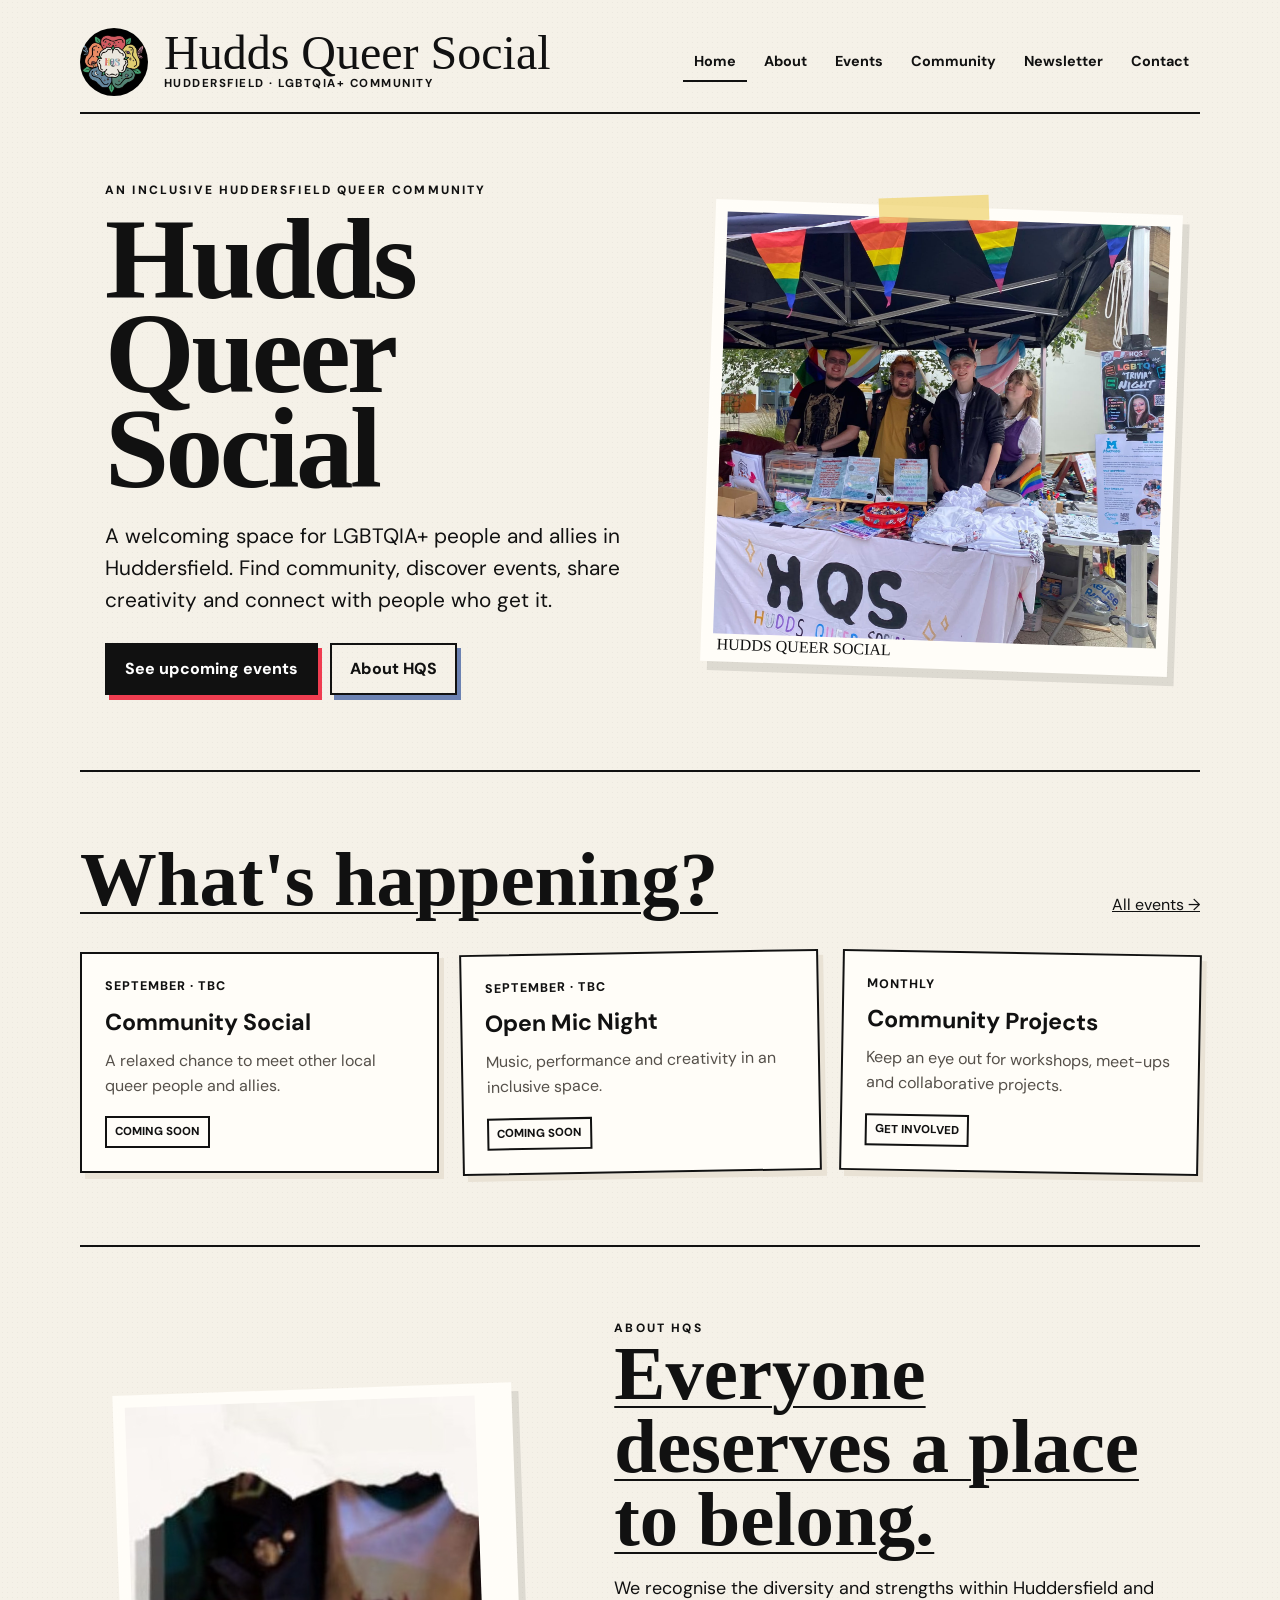
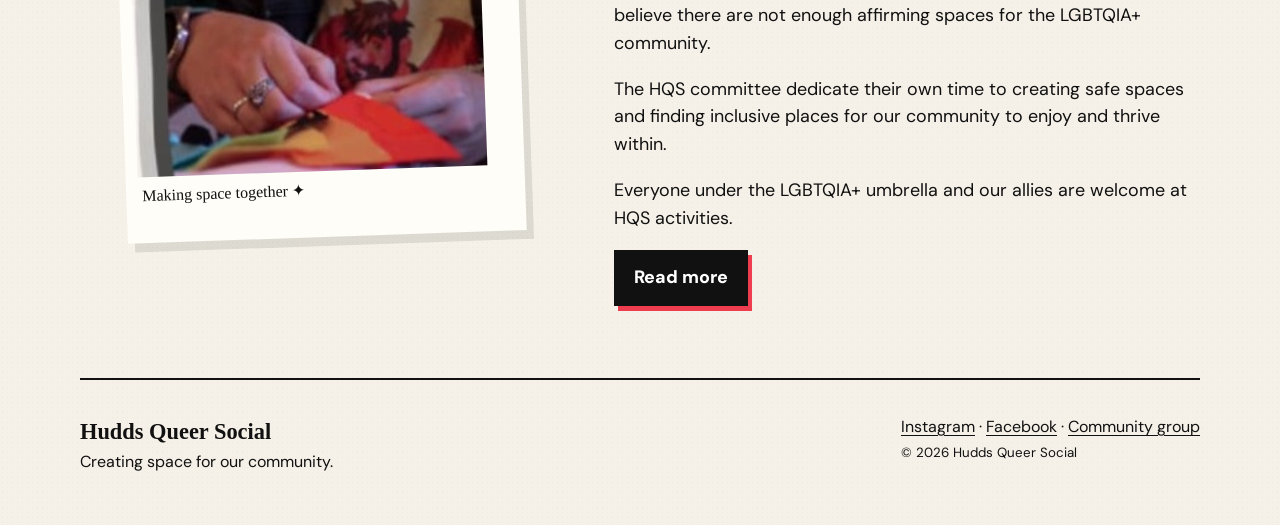
==== index.html @ f3d6b335 "Add files via upload" ====
<!doctype html>
<html lang="en-GB">
<head>
<meta charset="utf-8">
<meta name="viewport" content="width=device-width, initial-scale=1">
<title>Home | Hudds Queer Social</title>
<meta name="description" content="Hudds Queer Social — inclusive community, events and resources for LGBTQIA+ people and allies in Huddersfield.">
<link rel="stylesheet" href="style.css">
</head>
<body>
<div class="site">
<header>
  <div class="topline">
    <a class="brand" href="index.html">
      <img src="assets/hqs-logo.jpg" alt="Hudds Queer Social logo">
      <div><div class="brand-title">Hudds Queer Social</div><div class="brand-sub">Huddersfield · LGBTQIA+ Community</div></div>
    </a>
    <nav aria-label="Main navigation"><a href="index.html" aria-current="page">Home</a>
<a href="about.html" >About</a>
<a href="events.html" >Events</a>
<a href="community.html" >Community</a>
<a href="newsletter.html" >Newsletter</a>
<a href="contact.html" >Contact</a></nav>
  </div>
</header>

<main>
<section class="hero">
  <div>
    <div class="kicker">An inclusive Huddersfield Queer community</div>
    <h1><span>Hudds</span><span>Queer</span><span>Social</span></h1>
    <p class="hero-copy">A welcoming space for LGBTQIA+ people and allies in Huddersfield. Find community, discover events, share creativity and connect with people who get it.</p>
    <div class="hero-actions">
      <a class="btn" href="events.html">See upcoming events</a>
      <a class="btn secondary" href="about.html">About HQS</a>
    </div>
  </div>
  <div class="hero-photo"><span class="tape"></span><img src="assets/community.jpg" alt="Hudds Queer Social community stall at an event"></div>
</section>

<section class="section">
  <div class="section-heading"><h2 class="under">What's happening?</h2><a href="events.html">All events →</a></div>
  <div class="events">
    <article class="card"><div class="date">September · TBC</div><h3>Community Social</h3><p>A relaxed chance to meet other local queer people and allies.</p><span class="tag">Coming soon</span></article>
    <article class="card"><div class="date">September · TBC</div><h3>Open Mic Night</h3><p>Music, performance and creativity in an inclusive space.</p><span class="tag">Coming soon</span></article>
    <article class="card"><div class="date">Monthly</div><h3>Community Projects</h3><p>Keep an eye out for workshops, meet-ups and collaborative projects.</p><span class="tag">Get involved</span></article>
  </div>
</section>

<section class="section">
  <div class="about-grid">
    <figure class="polaroid"><img src="assets/craft.jpg" alt="A community member taking part in a creative activity"><figcaption>Making space together ✦</figcaption></figure>
    <div class="about-text">
      <div class="kicker">About HQS</div>
      <h2 class="under">Everyone deserves a place to belong.</h2>
      <p>We recognise the diversity and strengths within Huddersfield and believe there are not enough affirming spaces for the LGBTQIA+ community.</p>
      <p>The HQS committee dedicate their own time to creating safe spaces and finding inclusive places for our community to enjoy and thrive within.</p>
      <p>Everyone under the LGBTQIA+ umbrella and our allies are welcome at HQS activities.</p>
      <a class="btn" href="about.html">Read more</a>
    </div>
  </div>
</section>
</main>

<footer>
  <div><strong>Hudds Queer Social</strong><br>Creating space for our community.</div>
  <div>
    <a href="#">Instagram</a> · <a href="#">Facebook</a> · <a href="#">Community group</a><br>
    <small>© 2026 Hudds Queer Social</small>
  </div>
</footer>
</div>
</body>
</html>
---- style.css ----
@import url('https://fonts.googleapis.com/css2?family=DM+Sans:wght@400;500;600;700&family=Permanent+Marker&display=swap');

:root {
  --paper: #f5f1e8;
  --paper-dark: #e9e2d5;
  --ink: #111111;
  --muted: #55504a;
  --white: #fffdf8;
  --accent: #ef3d50;
  --yellow: #f3d447;
  --blue: #6c82b2;
  --green: #78a98b;
  --pink: #eaa1ad;
  --shadow: 7px 9px 0 rgba(17,17,17,.10);
}

* { box-sizing: border-box; }
html { scroll-behavior: smooth; }
body {
  margin: 0;
  color: var(--ink);
  background:
    radial-gradient(rgba(0,0,0,.035) .7px, transparent .7px) 0 0/5px 5px,
    var(--paper);
  font-family: "DM Sans", Arial, sans-serif;
  line-height: 1.55;
}
a { color: inherit; }
img { max-width: 100%; display: block; }

.site {
  width: min(1120px, calc(100% - 28px));
  margin: 0 auto;
}

header {
  padding: 28px 0 12px;
}
.topline {
  display: flex;
  align-items: center;
  justify-content: space-between;
  gap: 20px;
  border-bottom: 2px solid var(--ink);
  padding-bottom: 16px;
}
.brand {
  display: flex;
  align-items: center;
  gap: 16px;
  text-decoration: none;
}
.brand img {
  width: 68px;
  height: 68px;
  object-fit: cover;
  border-radius: 50%;
  filter: saturate(.95);
}
.brand-title {
  font-family: "Permanent Marker", cursive;
  font-size: clamp(1.7rem, 4vw, 3rem);
  line-height: .9;
}
.brand-sub {
  text-transform: uppercase;
  letter-spacing: .13em;
  font-size: .72rem;
  font-weight: 700;
}
nav {
  display: flex;
  flex-wrap: wrap;
  justify-content: flex-end;
  gap: 6px;
}
nav a {
  padding: 8px 11px;
  text-decoration: none;
  font-weight: 700;
  font-size: .9rem;
  border-bottom: 2px solid transparent;
}
nav a:hover, nav a[aria-current="page"] { border-bottom-color: var(--ink); }

.hero {
  min-height: 610px;
  display: grid;
  grid-template-columns: 1.08fr .92fr;
  align-items: center;
  gap: 55px;
  padding: 55px 25px 75px;
}
.kicker {
  text-transform: uppercase;
  letter-spacing: .18em;
  font-size: .75rem;
  font-weight: 800;
}
.hand {
  font-family: "Permanent Marker", cursive;
}
.hero h1 {
  font-family: "Permanent Marker", cursive;
  font-size: clamp(3.8rem, 9vw, 7.6rem);
  line-height: .82;
  margin: 12px 0 25px;
  letter-spacing: -.03em;
}
.hero h1 span { display: block; }
.hero-copy {
  max-width: 610px;
  font-size: clamp(1.05rem, 2vw, 1.3rem);
}
.hero-actions { display:flex; gap:12px; flex-wrap:wrap; margin-top: 26px; }

.btn {
  display: inline-block;
  text-decoration: none;
  background: var(--ink);
  color: white;
  padding: 12px 18px;
  font-weight: 800;
  border: 2px solid var(--ink);
  box-shadow: 4px 5px 0 var(--accent);
}
.btn.secondary {
  background: transparent;
  color: var(--ink);
  box-shadow: 4px 5px 0 var(--blue);
}

.hero-photo {
  position: relative;
  transform: rotate(2deg);
  background: var(--white);
  padding: 12px 12px 28px;
  box-shadow: var(--shadow);
}
.hero-photo img { width: 100%; aspect-ratio: 1.05; object-fit: cover; }
.hero-photo::after {
  content: "HUDDS QUEER SOCIAL";
  position: absolute;
  bottom: 4px;
  left: 16px;
  font-family: "Permanent Marker", cursive;
  font-size: 1rem;
}

.tape {
  position: absolute;
  width: 110px;
  height: 25px;
  background: rgba(240,212,112,.72);
  top: -10px;
  left: 35%;
  transform: rotate(-4deg);
}

.section {
  padding: 72px 0;
  border-top: 2px solid var(--ink);
}
.section-heading {
  display:flex;
  align-items:end;
  justify-content:space-between;
  gap:20px;
  margin-bottom: 35px;
}
.section h2, .page-title {
  font-family: "Permanent Marker", cursive;
  font-size: clamp(2.4rem, 6vw, 4.8rem);
  line-height: .95;
  margin: 0;
}
.under { text-decoration: underline; text-decoration-thickness: 2px; text-underline-offset: 7px; }

.events {
  display:grid;
  grid-template-columns: repeat(3, 1fr);
  gap: 22px;
}
.card {
  background: var(--white);
  border: 2px solid var(--ink);
  padding: 23px;
  box-shadow: 5px 6px 0 var(--paper-dark);
  position:relative;
}
.card:nth-child(2) { transform: rotate(-1deg); }
.card:nth-child(3) { transform: rotate(1deg); }
.card .date {
  font-weight: 800;
  text-transform:uppercase;
  letter-spacing:.08em;
  font-size:.78rem;
}
.card h3 { font-size:1.45rem; margin: 8px 0; }
.card p { color:var(--muted); margin: 6px 0; }
.tag {
  display:inline-block;
  margin-top:12px;
  padding:5px 8px;
  border:2px solid var(--ink);
  font-size:.72rem;
  font-weight:800;
  text-transform:uppercase;
}

.about-grid {
  display:grid;
  grid-template-columns: .9fr 1.1fr;
  gap:55px;
  align-items:center;
}
.polaroid {
  background:var(--white);
  padding:12px 12px 34px;
  box-shadow: var(--shadow);
  transform: rotate(-2deg);
}
.polaroid img { aspect-ratio:1.1; object-fit:cover; }
.polaroid figcaption { font-family:"Permanent Marker",cursive; padding:7px 4px 0; }
.about-text { font-size:1.12rem; }

.resources {
  display:grid;
  grid-template-columns:repeat(2,1fr);
  gap:20px;
}
.resource {
  border-top:2px solid var(--ink);
  padding:18px 0;
}
.resource h3 { margin:0 0 5px; font-size:1.25rem; }

footer {
  border-top:2px solid var(--ink);
  padding:35px 0 50px;
  display:flex;
  justify-content:space-between;
  gap:25px;
  flex-wrap:wrap;
}
footer strong { font-family:"Permanent Marker",cursive; font-size:1.4rem; }
footer a { text-underline-offset:3px; }

.page {
  padding: 60px 0 90px;
}
.page-intro {
  max-width: 760px;
  font-size: 1.12rem;
  margin: 20px 0 45px;
}

.newsletter-preview {
  background: #ddd7cb;
  padding: 25px;
  border:2px solid var(--ink);
  box-shadow:var(--shadow);
  transform:rotate(.5deg);
}
.newsletter-preview img { margin:auto; max-height: 1050px; object-fit:contain; }

.notice {
  background: var(--yellow);
  border:2px solid var(--ink);
  padding:18px 20px;
  margin:25px 0;
  box-shadow:4px 5px 0 var(--ink);
}

@media (max-width: 800px) {
  .topline { align-items:flex-start; flex-direction:column; }
  nav { justify-content:flex-start; }
  .hero { grid-template-columns:1fr; gap:35px; padding-top:35px; }
  .hero h1 { font-size: clamp(3.6rem, 18vw, 6rem); }
  .events { grid-template-columns:1fr; }
  .about-grid { grid-template-columns:1fr; }
  .resources { grid-template-columns:1fr; }
}

@media (max-width: 500px) {
  .site { width:min(100% - 20px,1120px); }
  .brand img { width:55px; height:55px; }
  nav a { font-size:.82rem; padding:6px 7px; }
  .hero { padding-left:5px; padding-right:5px; }
  .section { padding:50px 0; }
}
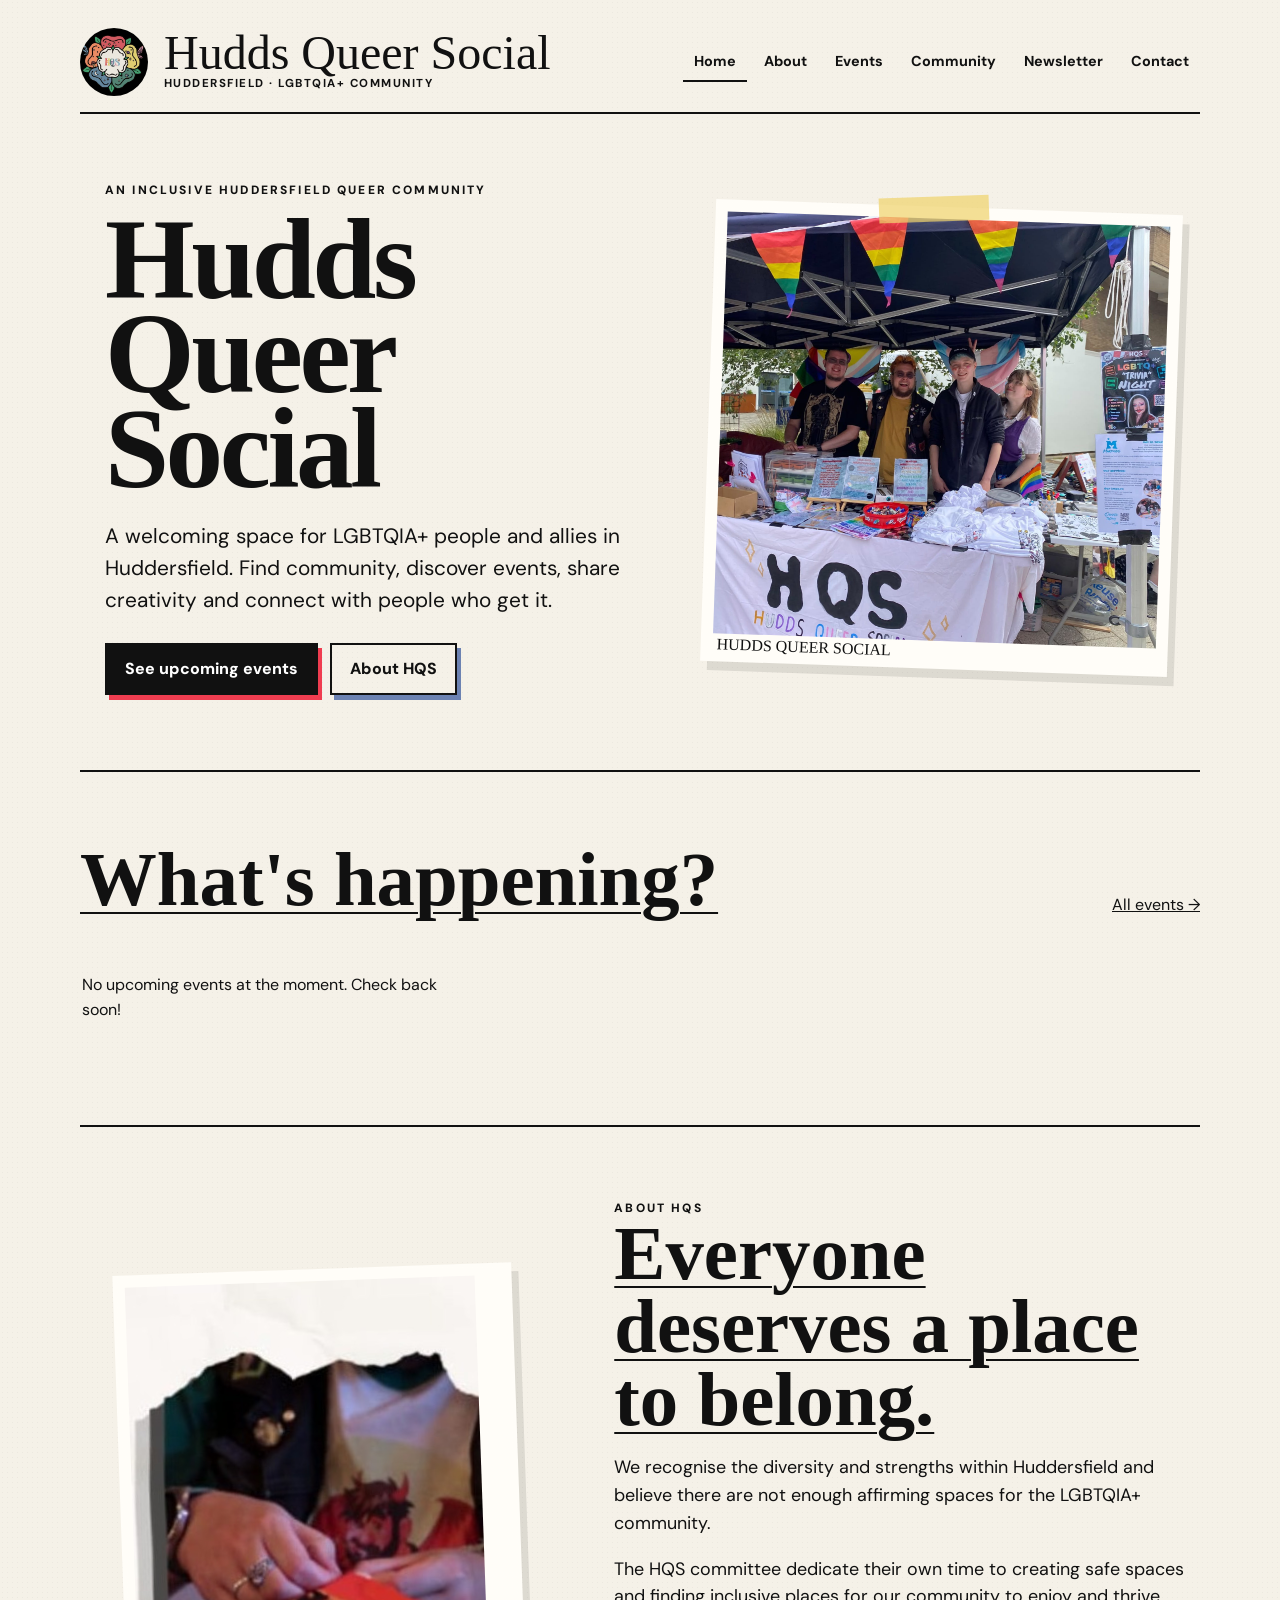
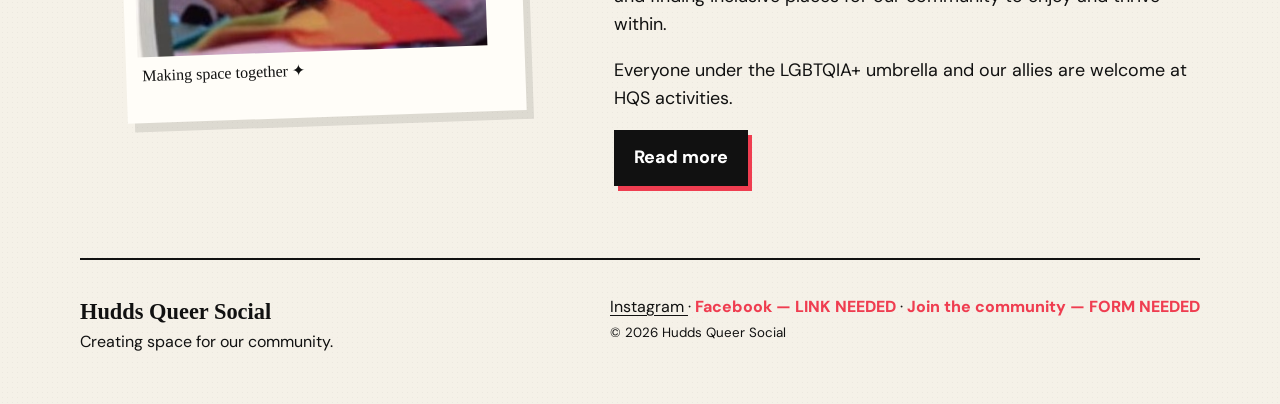
==== commit a8b77350: "NEW CHANGES slight tweaks + hamburger menu for mobile" ====
--- a/index.html
+++ b/index.html
@@ -3,72 +3,334 @@
 <head>
 <meta charset="utf-8">
 <meta name="viewport" content="width=device-width, initial-scale=1">
+
 <title>Home | Hudds Queer Social</title>
-<meta name="description" content="Hudds Queer Social — inclusive community, events and resources for LGBTQIA+ people and allies in Huddersfield.">
+
+<meta
+  name="description"
+  content="Hudds Queer Social — inclusive community, events and resources for LGBTQIA+ people and allies in Huddersfield."
+>
+
 <link rel="stylesheet" href="style.css">
 </head>
+
 <body>
+
 <div class="site">
-<header>
-  <div class="topline">
-    <a class="brand" href="index.html">
-      <img src="assets/hqs-logo.jpg" alt="Hudds Queer Social logo">
-      <div><div class="brand-title">Hudds Queer Social</div><div class="brand-sub">Huddersfield · LGBTQIA+ Community</div></div>
-    </a>
-    <nav aria-label="Main navigation"><a href="index.html" aria-current="page">Home</a>
-<a href="about.html" >About</a>
-<a href="events.html" >Events</a>
-<a href="community.html" >Community</a>
-<a href="newsletter.html" >Newsletter</a>
-<a href="contact.html" >Contact</a></nav>
-  </div>
-</header>
-
-<main>
-<section class="hero">
-  <div>
-    <div class="kicker">An inclusive Huddersfield Queer community</div>
-    <h1><span>Hudds</span><span>Queer</span><span>Social</span></h1>
-    <p class="hero-copy">A welcoming space for LGBTQIA+ people and allies in Huddersfield. Find community, discover events, share creativity and connect with people who get it.</p>
-    <div class="hero-actions">
-      <a class="btn" href="events.html">See upcoming events</a>
-      <a class="btn secondary" href="about.html">About HQS</a>
+
+  <!-- HEADER -->
+  <header>
+    <div class="topline">
+
+      <a class="brand" href="index.html">
+
+        <img
+          src="assets/hqs-logo.jpg"
+          alt="Hudds Queer Social logo"
+        >
+
+        <div>
+          <div class="brand-title">
+            Hudds Queer Social
+          </div>
+
+          <div class="brand-sub">
+            Huddersfield · LGBTQIA+ Community
+          </div>
+        </div>
+
+      </a>
+
+
+      <!-- MOBILE MENU BUTTON -->
+      <button
+        class="menu-toggle"
+        type="button"
+        aria-label="Open navigation"
+        aria-expanded="false"
+        aria-controls="main-navigation"
+        onclick="toggleMenu()"
+      >
+        ☰
+      </button>
+
+
+      <!-- NAVIGATION -->
+      <nav
+        id="main-navigation"
+        aria-label="Main navigation"
+      >
+
+        <a
+          href="index.html"
+          aria-current="page"
+        >
+          Home
+        </a>
+
+        <a href="about.html">
+          About
+        </a>
+
+        <a href="events.html">
+          Events
+        </a>
+
+        <a href="community.html">
+          Community
+        </a>
+
+        <a href="newsletter.html">
+          Newsletter
+        </a>
+
+        <a href="contact.html">
+          Contact
+        </a>
+
+      </nav>
+
     </div>
-  </div>
-  <div class="hero-photo"><span class="tape"></span><img src="assets/community.jpg" alt="Hudds Queer Social community stall at an event"></div>
-</section>
-
-<section class="section">
-  <div class="section-heading"><h2 class="under">What's happening?</h2><a href="events.html">All events →</a></div>
-  <div class="events">
-    <article class="card"><div class="date">September · TBC</div><h3>Community Social</h3><p>A relaxed chance to meet other local queer people and allies.</p><span class="tag">Coming soon</span></article>
-    <article class="card"><div class="date">September · TBC</div><h3>Open Mic Night</h3><p>Music, performance and creativity in an inclusive space.</p><span class="tag">Coming soon</span></article>
-    <article class="card"><div class="date">Monthly</div><h3>Community Projects</h3><p>Keep an eye out for workshops, meet-ups and collaborative projects.</p><span class="tag">Get involved</span></article>
-  </div>
-</section>
-
-<section class="section">
-  <div class="about-grid">
-    <figure class="polaroid"><img src="assets/craft.jpg" alt="A community member taking part in a creative activity"><figcaption>Making space together ✦</figcaption></figure>
-    <div class="about-text">
-      <div class="kicker">About HQS</div>
-      <h2 class="under">Everyone deserves a place to belong.</h2>
-      <p>We recognise the diversity and strengths within Huddersfield and believe there are not enough affirming spaces for the LGBTQIA+ community.</p>
-      <p>The HQS committee dedicate their own time to creating safe spaces and finding inclusive places for our community to enjoy and thrive within.</p>
-      <p>Everyone under the LGBTQIA+ umbrella and our allies are welcome at HQS activities.</p>
-      <a class="btn" href="about.html">Read more</a>
+  </header>
+
+
+  <main>
+
+    <!-- HERO -->
+    <section class="hero">
+
+      <div>
+
+        <div class="kicker">
+          An inclusive Huddersfield Queer community
+        </div>
+
+
+        <h1>
+          <span>Hudds</span>
+          <span>Queer</span>
+          <span>Social</span>
+        </h1>
+
+
+        <p class="hero-copy">
+          A welcoming space for LGBTQIA+ people and allies in Huddersfield.
+          Find community, discover events, share creativity and connect with
+          people who get it.
+        </p>
+
+
+        <div class="hero-actions">
+
+          <a
+            class="btn"
+            href="events.html"
+          >
+            See upcoming events
+          </a>
+
+          <a
+            class="btn secondary"
+            href="about.html"
+          >
+            About HQS
+          </a>
+
+        </div>
+
+      </div>
+
+
+      <div class="hero-photo">
+
+        <span class="tape"></span>
+
+        <img
+          src="assets/community.jpg"
+          alt="Hudds Queer Social community stall at an event"
+        >
+
+      </div>
+
+    </section>
+
+
+    <!-- UPCOMING EVENTS -->
+    <section class="section">
+
+      <div class="section-heading">
+
+        <h2 class="under">
+          What's happening?
+        </h2>
+
+        <a href="events.html">
+          All events →
+        </a>
+
+      </div>
+
+
+      <div
+        class="events"
+        id="homepage-events"
+      >
+
+        <p>
+          Loading events...
+        </p>
+
+      </div>
+
+    </section>
+
+
+    <!-- ABOUT -->
+    <section class="section">
+
+      <div class="about-grid">
+
+
+        <figure class="polaroid">
+
+          <img
+            src="assets/craft.jpg"
+            alt="A community member taking part in a creative activity"
+          >
+
+          <figcaption>
+            Making space together ✦
+          </figcaption>
+
+        </figure>
+
+
+        <div class="about-text">
+
+          <div class="kicker">
+            About HQS
+          </div>
+
+
+          <h2 class="under">
+            Everyone deserves a place to belong.
+          </h2>
+
+
+          <p>
+            We recognise the diversity and strengths within Huddersfield
+            and believe there are not enough affirming spaces for the
+            LGBTQIA+ community.
+          </p>
+
+
+          <p>
+            The HQS committee dedicate their own time to creating safe
+            spaces and finding inclusive places for our community to
+            enjoy and thrive within.
+          </p>
+
+
+          <p>
+            Everyone under the LGBTQIA+ umbrella and our allies are
+            welcome at HQS activities.
+          </p>
+
+
+          <a
+            class="btn"
+            href="about.html"
+          >
+            Read more
+          </a>
+
+        </div>
+
+      </div>
+
+    </section>
+
+  </main>
+
+
+  <!-- FOOTER -->
+  <footer>
+
+    <div>
+
+      <strong>
+        Hudds Queer Social
+      </strong>
+
+      <br>
+
+      Creating space for our community.
+
     </div>
-  </div>
-</section>
-</main>
-
-<footer>
-  <div><strong>Hudds Queer Social</strong><br>Creating space for our community.</div>
-  <div>
-    <a href="#">Instagram</a> · <a href="#">Facebook</a> · <a href="#">Community group</a><br>
-    <small>© 2026 Hudds Queer Social</small>
-  </div>
-</footer>
+
+
+    <div>
+
+      <a
+        href="https://www.instagram.com/huddsqueersocial?stkn=bHljdDIxYmRwODU="
+        target="_blank"
+        rel="noopener"
+      >
+        Instagram
+      </a>
+
+      ·
+
+      <span class="link-needed">
+        Facebook — LINK NEEDED
+      </span>
+
+      ·
+
+      <span class="link-needed">
+        Join the community — FORM NEEDED
+      </span>
+
+      <br>
+
+      <small>
+        © 2026 Hudds Queer Social
+      </small>
+
+    </div>
+
+  </footer>
+
 </div>
+
+
+<!-- EVENTS -->
+<script src="events.js"></script>
+
+<script>
+function toggleMenu() {
+
+  const nav = document.getElementById("main-navigation");
+  const button = document.querySelector(".menu-toggle");
+
+  const isOpen = nav.classList.toggle("menu-open");
+
+  button.setAttribute(
+    "aria-expanded",
+    isOpen
+  );
+
+  button.setAttribute(
+    "aria-label",
+    isOpen
+      ? "Close navigation"
+      : "Open navigation"
+  );
+}
+
+loadHomepageEvents();
+</script>
+
+
 </body>
 </html>
--- a/style.css
+++ b/style.css
@@ -1,4 +1,3 @@
-
 @import url('https://fonts.googleapis.com/css2?family=DM+Sans:wght@400;500;600;700&family=Permanent+Marker&display=swap');
 
 :root {
@@ -15,8 +14,14 @@
   --shadow: 7px 9px 0 rgba(17,17,17,.10);
 }
 
-* { box-sizing: border-box; }
-html { scroll-behavior: smooth; }
+* {
+  box-sizing: border-box;
+}
+
+html {
+  scroll-behavior: smooth;
+}
+
 body {
   margin: 0;
   color: var(--ink);
@@ -26,17 +31,30 @@
   font-family: "DM Sans", Arial, sans-serif;
   line-height: 1.55;
 }
-a { color: inherit; }
-img { max-width: 100%; display: block; }
+
+a {
+  color: inherit;
+}
+
+img {
+  max-width: 100%;
+  display: block;
+}
 
 .site {
   width: min(1120px, calc(100% - 28px));
   margin: 0 auto;
 }
 
+
+/* =========================
+   HEADER
+========================= */
+
 header {
   padding: 28px 0 12px;
 }
+
 .topline {
   display: flex;
   align-items: center;
@@ -45,12 +63,14 @@
   border-bottom: 2px solid var(--ink);
   padding-bottom: 16px;
 }
+
 .brand {
   display: flex;
   align-items: center;
   gap: 16px;
   text-decoration: none;
 }
+
 .brand img {
   width: 68px;
   height: 68px;
@@ -58,23 +78,27 @@
   border-radius: 50%;
   filter: saturate(.95);
 }
+
 .brand-title {
   font-family: "Permanent Marker", cursive;
   font-size: clamp(1.7rem, 4vw, 3rem);
   line-height: .9;
 }
+
 .brand-sub {
   text-transform: uppercase;
   letter-spacing: .13em;
   font-size: .72rem;
   font-weight: 700;
 }
+
 nav {
   display: flex;
   flex-wrap: wrap;
   justify-content: flex-end;
   gap: 6px;
 }
+
 nav a {
   padding: 8px 11px;
   text-decoration: none;
@@ -82,7 +106,33 @@
   font-size: .9rem;
   border-bottom: 2px solid transparent;
 }
-nav a:hover, nav a[aria-current="page"] { border-bottom-color: var(--ink); }
+
+nav a:hover,
+nav a[aria-current="page"] {
+  border-bottom-color: var(--ink);
+}
+
+
+/* =========================
+   MOBILE MENU BUTTON
+========================= */
+
+.menu-toggle {
+  display: none;
+  background: var(--ink);
+  color: white;
+  border: 2px solid var(--ink);
+  padding: 8px 11px;
+  font-size: 1.35rem;
+  line-height: 1;
+  cursor: pointer;
+  box-shadow: 3px 4px 0 var(--accent);
+}
+
+
+/* =========================
+   HERO
+========================= */
 
 .hero {
   min-height: 610px;
@@ -92,15 +142,18 @@
   gap: 55px;
   padding: 55px 25px 75px;
 }
+
 .kicker {
   text-transform: uppercase;
   letter-spacing: .18em;
   font-size: .75rem;
   font-weight: 800;
 }
+
 .hand {
   font-family: "Permanent Marker", cursive;
 }
+
 .hero h1 {
   font-family: "Permanent Marker", cursive;
   font-size: clamp(3.8rem, 9vw, 7.6rem);
@@ -108,12 +161,22 @@
   margin: 12px 0 25px;
   letter-spacing: -.03em;
 }
-.hero h1 span { display: block; }
+
+.hero h1 span {
+  display: block;
+}
+
 .hero-copy {
   max-width: 610px;
   font-size: clamp(1.05rem, 2vw, 1.3rem);
 }
-.hero-actions { display:flex; gap:12px; flex-wrap:wrap; margin-top: 26px; }
+
+.hero-actions {
+  display: flex;
+  gap: 12px;
+  flex-wrap: wrap;
+  margin-top: 26px;
+}
 
 .btn {
   display: inline-block;
@@ -125,6 +188,7 @@
   border: 2px solid var(--ink);
   box-shadow: 4px 5px 0 var(--accent);
 }
+
 .btn.secondary {
   background: transparent;
   color: var(--ink);
@@ -138,7 +202,13 @@
   padding: 12px 12px 28px;
   box-shadow: var(--shadow);
 }
-.hero-photo img { width: 100%; aspect-ratio: 1.05; object-fit: cover; }
+
+.hero-photo img {
+  width: 100%;
+  aspect-ratio: 1.05;
+  object-fit: cover;
+}
+
 .hero-photo::after {
   content: "HUDDS QUEER SOCIAL";
   position: absolute;
@@ -158,135 +228,520 @@
   transform: rotate(-4deg);
 }
 
+
+/* =========================
+   SECTIONS
+========================= */
+
 .section {
   padding: 72px 0;
   border-top: 2px solid var(--ink);
 }
+
 .section-heading {
-  display:flex;
-  align-items:end;
-  justify-content:space-between;
-  gap:20px;
+  display: flex;
+  align-items: end;
+  justify-content: space-between;
+  gap: 20px;
   margin-bottom: 35px;
 }
-.section h2, .page-title {
+
+.section h2,
+.page-title {
   font-family: "Permanent Marker", cursive;
   font-size: clamp(2.4rem, 6vw, 4.8rem);
   line-height: .95;
   margin: 0;
 }
-.under { text-decoration: underline; text-decoration-thickness: 2px; text-underline-offset: 7px; }
+
+.under {
+  text-decoration: underline;
+  text-decoration-thickness: 2px;
+  text-underline-offset: 7px;
+}
+
+
+/* =========================
+   HOMEPAGE EVENTS
+========================= */
 
 .events {
-  display:grid;
+  display: grid;
   grid-template-columns: repeat(3, 1fr);
   gap: 22px;
 }
+
+/*
+  On the homepage the event container can hold
+  up to six cards. On smaller screens it becomes
+  horizontally scrollable.
+*/
+
+#homepage-events {
+  overflow-x: auto;
+  grid-auto-flow: column;
+  grid-auto-columns: calc((100% - 44px) / 3);
+  grid-template-columns: none;
+  padding: 5px 5px 14px 2px;
+  scroll-snap-type: x mandatory;
+  scrollbar-width: thin;
+}
+
+#homepage-events .card {
+  scroll-snap-align: start;
+  min-width: 0;
+}
+
+
+/* =========================
+   STANDARD CARDS
+========================= */
+
 .card {
   background: var(--white);
   border: 2px solid var(--ink);
   padding: 23px;
   box-shadow: 5px 6px 0 var(--paper-dark);
-  position:relative;
-}
-.card:nth-child(2) { transform: rotate(-1deg); }
-.card:nth-child(3) { transform: rotate(1deg); }
+  position: relative;
+}
+
+.card:nth-child(2) {
+  transform: rotate(-1deg);
+}
+
+.card:nth-child(3) {
+  transform: rotate(1deg);
+}
+
 .card .date {
   font-weight: 800;
-  text-transform:uppercase;
-  letter-spacing:.08em;
-  font-size:.78rem;
-}
-.card h3 { font-size:1.45rem; margin: 8px 0; }
-.card p { color:var(--muted); margin: 6px 0; }
+  text-transform: uppercase;
+  letter-spacing: .08em;
+  font-size: .78rem;
+}
+
+.card h3 {
+  font-size: 1.45rem;
+  margin: 8px 0;
+}
+
+.card p {
+  color: var(--muted);
+  margin: 6px 0;
+}
+
 .tag {
-  display:inline-block;
-  margin-top:12px;
-  padding:5px 8px;
-  border:2px solid var(--ink);
-  font-size:.72rem;
-  font-weight:800;
-  text-transform:uppercase;
-}
+  display: inline-block;
+  margin-top: 12px;
+  padding: 5px 8px;
+  border: 2px solid var(--ink);
+  font-size: .72rem;
+  font-weight: 800;
+  text-transform: uppercase;
+}
+
+
+/* =========================
+   FULL EVENTS PAGE
+========================= */
+
+.event-week {
+  margin-top: 50px;
+}
+
+.event-week-title {
+  font-family: "Permanent Marker", cursive;
+  font-size: 2rem;
+  margin: 0 0 15px;
+}
+
+.event-list {
+  display: flex;
+  flex-direction: column;
+  gap: 10px;
+}
+
+.event-item {
+  background: var(--white);
+  border: 2px solid var(--ink);
+  box-shadow: 3px 4px 0 var(--paper-dark);
+}
+
+.event-item summary {
+  display: grid;
+  grid-template-columns: 80px 1fr auto;
+  align-items: center;
+  gap: 18px;
+  padding: 14px 17px;
+  cursor: pointer;
+  list-style: none;
+}
+
+.event-item summary::-webkit-details-marker {
+  display: none;
+}
+
+.event-item summary::after {
+  content: "+";
+  font-size: 1.4rem;
+  font-weight: 700;
+  margin-left: 8px;
+}
+
+.event-item[open] summary::after {
+  content: "−";
+}
+
+.event-date {
+  font-weight: 800;
+  font-size: .85rem;
+  letter-spacing: .08em;
+}
+
+.event-main h3 {
+  margin: 0;
+  font-size: 1.15rem;
+}
+
+.event-main p {
+  margin: 2px 0 0;
+  color: var(--muted);
+  font-size: .9rem;
+}
+
+.event-meta {
+  display: flex;
+  align-items: center;
+  gap: 10px;
+  justify-content: flex-end;
+  white-space: nowrap;
+}
+
+.event-meta .tag {
+  margin-top: 0;
+}
+
+.event-details {
+  border-top: 2px solid var(--ink);
+  padding: 17px 20px 20px;
+  background: #faf7ef;
+}
+
+.event-details p {
+  margin: 0 0 12px;
+}
+
+.event-details p:last-child {
+  margin-bottom: 0;
+}
+
+
+/* =========================
+   MISSING LINK MARKERS
+========================= */
+
+.link-needed {
+  color: var(--accent);
+  font-weight: 800;
+}
+
+
+/* =========================
+   ABOUT
+========================= */
 
 .about-grid {
-  display:grid;
+  display: grid;
   grid-template-columns: .9fr 1.1fr;
-  gap:55px;
-  align-items:center;
-}
+  gap: 55px;
+  align-items: center;
+}
+
 .polaroid {
-  background:var(--white);
-  padding:12px 12px 34px;
+  background: var(--white);
+  padding: 12px 12px 34px;
   box-shadow: var(--shadow);
   transform: rotate(-2deg);
 }
-.polaroid img { aspect-ratio:1.1; object-fit:cover; }
-.polaroid figcaption { font-family:"Permanent Marker",cursive; padding:7px 4px 0; }
-.about-text { font-size:1.12rem; }
+
+.polaroid img {
+  aspect-ratio: 1.1;
+  object-fit: cover;
+}
+
+.polaroid figcaption {
+  font-family: "Permanent Marker", cursive;
+  padding: 7px 4px 0;
+}
+
+.about-text {
+  font-size: 1.12rem;
+}
+
+
+/* =========================
+   RESOURCES
+========================= */
 
 .resources {
-  display:grid;
-  grid-template-columns:repeat(2,1fr);
-  gap:20px;
-}
+  display: grid;
+  grid-template-columns: repeat(2, 1fr);
+  gap: 20px;
+}
+
 .resource {
-  border-top:2px solid var(--ink);
-  padding:18px 0;
-}
-.resource h3 { margin:0 0 5px; font-size:1.25rem; }
+  border-top: 2px solid var(--ink);
+  padding: 18px 0;
+}
+
+.resource h3 {
+  margin: 0 0 5px;
+  font-size: 1.25rem;
+}
+
+
+/* =========================
+   FOOTER
+========================= */
 
 footer {
-  border-top:2px solid var(--ink);
-  padding:35px 0 50px;
-  display:flex;
-  justify-content:space-between;
-  gap:25px;
-  flex-wrap:wrap;
-}
-footer strong { font-family:"Permanent Marker",cursive; font-size:1.4rem; }
-footer a { text-underline-offset:3px; }
+  border-top: 2px solid var(--ink);
+  padding: 35px 0 50px;
+  display: flex;
+  justify-content: space-between;
+  gap: 25px;
+  flex-wrap: wrap;
+}
+
+footer strong {
+  font-family: "Permanent Marker", cursive;
+  font-size: 1.4rem;
+}
+
+footer a {
+  text-underline-offset: 3px;
+}
+
+
+/* =========================
+   GENERAL PAGES
+========================= */
 
 .page {
   padding: 60px 0 90px;
 }
+
 .page-intro {
   max-width: 760px;
   font-size: 1.12rem;
   margin: 20px 0 45px;
 }
 
+
+/* =========================
+   NEWSLETTER
+========================= */
+
 .newsletter-preview {
   background: #ddd7cb;
   padding: 25px;
-  border:2px solid var(--ink);
-  box-shadow:var(--shadow);
-  transform:rotate(.5deg);
-}
-.newsletter-preview img { margin:auto; max-height: 1050px; object-fit:contain; }
+  border: 2px solid var(--ink);
+  box-shadow: var(--shadow);
+  transform: rotate(.5deg);
+}
+
+.newsletter-preview img {
+  margin: auto;
+  max-height: 1050px;
+  object-fit: contain;
+}
+
+
+/* =========================
+   NOTICES
+========================= */
 
 .notice {
   background: var(--yellow);
-  border:2px solid var(--ink);
-  padding:18px 20px;
-  margin:25px 0;
-  box-shadow:4px 5px 0 var(--ink);
-}
+  border: 2px solid var(--ink);
+  padding: 18px 20px;
+  margin: 25px 0;
+  box-shadow: 4px 5px 0 var(--ink);
+}
+
+
+/* =========================
+   TABLET
+========================= */
 
 @media (max-width: 800px) {
-  .topline { align-items:flex-start; flex-direction:column; }
-  nav { justify-content:flex-start; }
-  .hero { grid-template-columns:1fr; gap:35px; padding-top:35px; }
-  .hero h1 { font-size: clamp(3.6rem, 18vw, 6rem); }
-  .events { grid-template-columns:1fr; }
-  .about-grid { grid-template-columns:1fr; }
-  .resources { grid-template-columns:1fr; }
-}
+
+  .topline {
+    align-items: center;
+  }
+
+  /*
+    Mobile menu button is shown.
+    Navigation starts hidden.
+  */
+
+  .menu-toggle {
+    display: block;
+    margin-left: auto;
+  }
+
+  nav {
+    display: none;
+    width: 100%;
+    flex-direction: column;
+    align-items: stretch;
+    gap: 0;
+    border-top: 2px solid var(--ink);
+    padding-top: 8px;
+  }
+
+  nav.menu-open {
+    display: flex;
+  }
+
+  nav a {
+    padding: 12px 8px;
+    border-bottom: 1px solid var(--paper-dark);
+  }
+
+  .hero {
+    grid-template-columns: 1fr;
+    gap: 35px;
+    padding-top: 35px;
+  }
+
+  .hero h1 {
+    font-size: clamp(3.6rem, 18vw, 6rem);
+  }
+
+  /*
+    Homepage:
+    3 cards fit across on larger screens,
+    then become a swipeable strip on mobile.
+  */
+
+  #homepage-events {
+    grid-auto-columns: 75%;
+  }
+
+  .about-grid {
+    grid-template-columns: 1fr;
+  }
+
+  .resources {
+    grid-template-columns: 1fr;
+  }
+
+  /*
+    Full events page becomes compact
+    single-column rows.
+  */
+
+  .event-item summary {
+    grid-template-columns: 65px 1fr auto;
+    gap: 12px;
+  }
+
+}
+
+
+/* =========================
+   PHONE
+========================= */
 
 @media (max-width: 500px) {
-  .site { width:min(100% - 20px,1120px); }
-  .brand img { width:55px; height:55px; }
-  nav a { font-size:.82rem; padding:6px 7px; }
-  .hero { padding-left:5px; padding-right:5px; }
-  .section { padding:50px 0; }
-}
+
+  .site {
+    width: min(100% - 20px, 1120px);
+  }
+
+  header {
+    padding-top: 18px;
+  }
+
+  .brand {
+    gap: 10px;
+  }
+
+  .brand img {
+    width: 55px;
+    height: 55px;
+  }
+
+  .brand-title {
+    font-size: 1.65rem;
+  }
+
+  .brand-sub {
+    font-size: .58rem;
+  }
+
+  .hero {
+    padding-left: 5px;
+    padding-right: 5px;
+  }
+
+  .section {
+    padding: 50px 0;
+  }
+
+  .section-heading {
+    align-items: flex-start;
+    flex-direction: column;
+  }
+
+  /*
+    On small phones, one event is mostly visible
+    at a time and can be swiped horizontally.
+  */
+
+  #homepage-events {
+    grid-auto-columns: 88%;
+    gap: 15px;
+  }
+
+  .card {
+    padding: 18px;
+  }
+
+  /*
+    Compact event list on phones.
+  */
+
+  .event-item summary {
+    grid-template-columns: 55px 1fr;
+    gap: 10px;
+    padding: 13px;
+  }
+
+  .event-meta {
+    grid-column: 2;
+    justify-content: flex-start;
+    flex-wrap: wrap;
+    white-space: normal;
+  }
+
+  .event-item summary::after {
+    position: absolute;
+    right: 12px;
+    top: 13px;
+  }
+
+  .event-item {
+    position: relative;
+  }
+
+  .event-details {
+    padding: 15px;
+  }
+
+  footer {
+    flex-direction: column;
+  }
+
+}
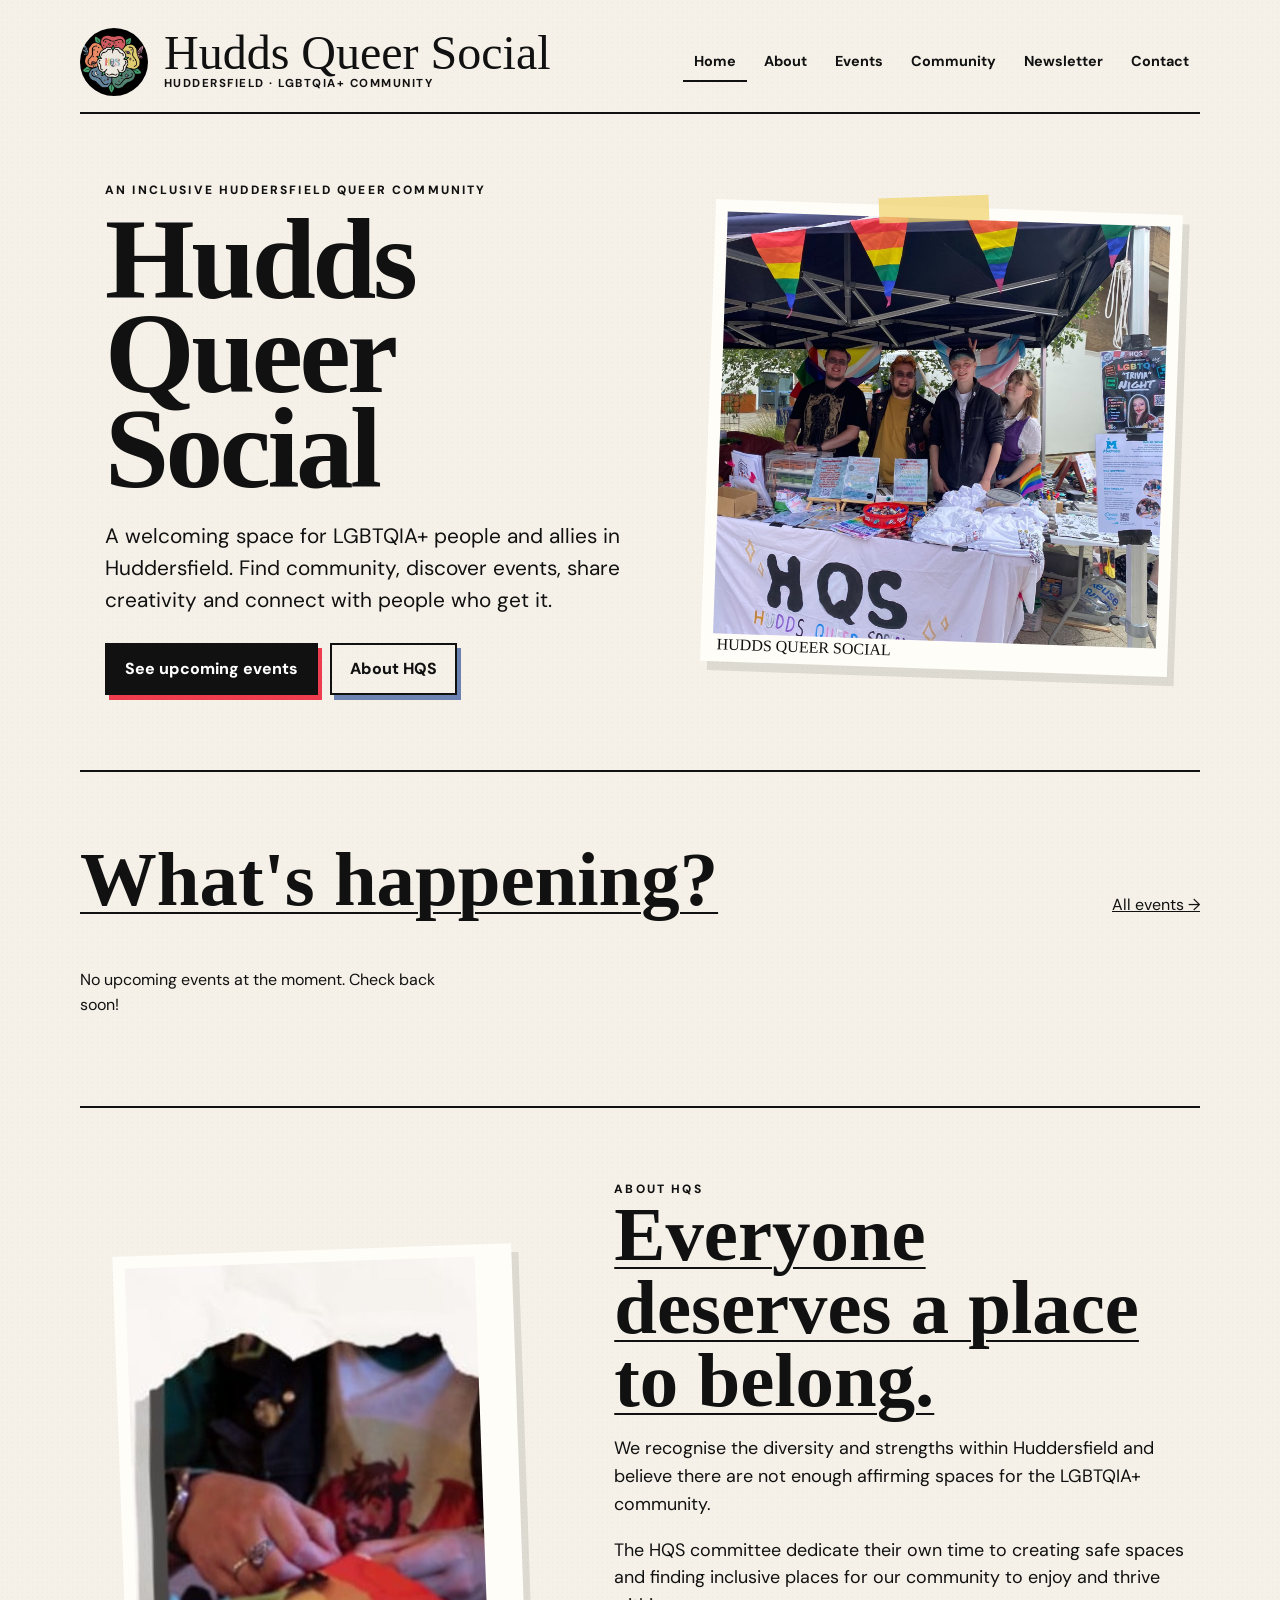
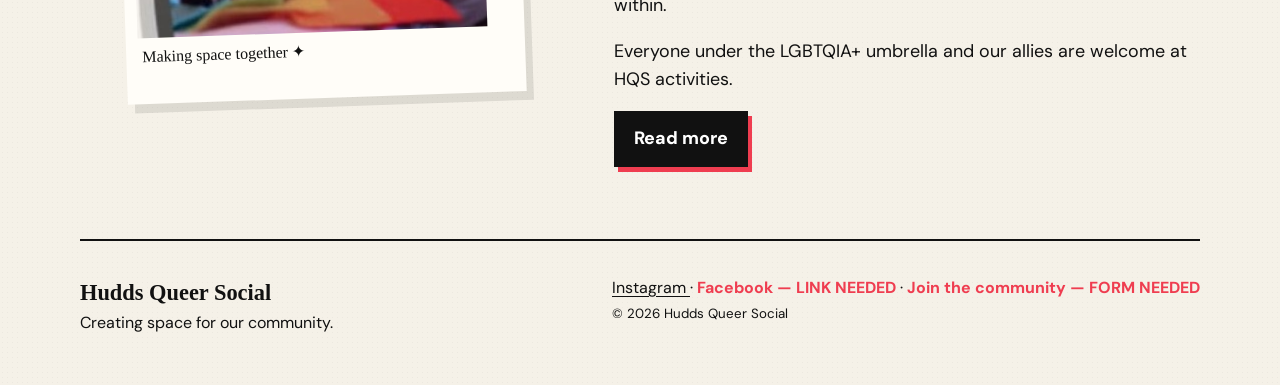
==== commit ab8b3207: "Refactor header and navigation structure in index.html" ====
--- a/index.html
+++ b/index.html
@@ -1,5 +1,6 @@
 <!doctype html>
 <html lang="en-GB">
+
 <head>
 <meta charset="utf-8">
 <meta name="viewport" content="width=device-width, initial-scale=1">
@@ -14,311 +15,343 @@
 <link rel="stylesheet" href="style.css">
 </head>
 
+
 <body>
 
 <div class="site">
 
-  <!-- HEADER -->
-  <header>
-    <div class="topline">
-
-      <a class="brand" href="index.html">
+
+<!-- HEADER -->
+
+<header>
+
+  <div class="topline">
+
+    <a class="brand" href="index.html">
+
+      <img
+        src="assets/hqs-logo.jpg"
+        alt="Hudds Queer Social logo"
+      >
+
+      <div>
+
+        <div class="brand-title">
+          Hudds Queer Social
+        </div>
+
+        <div class="brand-sub">
+          Huddersfield · LGBTQIA+ Community
+        </div>
+
+      </div>
+
+    </a>
+
+
+    <!-- MOBILE MENU BUTTON -->
+
+    <button
+      class="menu-toggle"
+      type="button"
+      aria-label="Open navigation"
+      aria-expanded="false"
+      aria-controls="main-navigation"
+      onclick="toggleMenu()"
+    >
+      ☰
+    </button>
+
+
+    <!-- NAVIGATION -->
+
+    <nav
+      id="main-navigation"
+      aria-label="Main navigation"
+    >
+
+      <a
+        href="index.html"
+        aria-current="page"
+      >
+        Home
+      </a>
+
+      <a href="about.html">
+        About
+      </a>
+
+      <a href="events.html">
+        Events
+      </a>
+
+      <a href="community.html">
+        Community
+      </a>
+
+      <a href="newsletter.html">
+        Newsletter
+      </a>
+
+      <a href="contact.html">
+        Contact
+      </a>
+
+    </nav>
+
+  </div>
+
+</header>
+
+
+<!-- MAIN -->
+
+<main>
+
+
+  <!-- HERO -->
+
+  <section class="hero">
+
+    <div>
+
+      <div class="kicker">
+        An inclusive Huddersfield Queer community
+      </div>
+
+
+      <h1>
+        <span>Hudds</span>
+        <span>Queer</span>
+        <span>Social</span>
+      </h1>
+
+
+      <p class="hero-copy">
+        A welcoming space for LGBTQIA+ people and allies in Huddersfield.
+        Find community, discover events, share creativity and connect with
+        people who get it.
+      </p>
+
+
+      <div class="hero-actions">
+
+        <a
+          class="btn"
+          href="events.html"
+        >
+          See upcoming events
+        </a>
+
+
+        <a
+          class="btn secondary"
+          href="about.html"
+        >
+          About HQS
+        </a>
+
+      </div>
+
+    </div>
+
+
+    <div class="hero-photo">
+
+      <span class="tape"></span>
+
+      <img
+        src="assets/community.jpg"
+        alt="Hudds Queer Social community stall at an event"
+      >
+
+    </div>
+
+  </section>
+
+
+  <!-- UPCOMING EVENTS -->
+
+  <section class="section upcoming-section">
+
+    <div class="section-heading">
+
+      <h2 class="under">
+        What's happening?
+      </h2>
+
+
+      <a href="events.html">
+        All events →
+      </a>
+
+    </div>
+
+
+    <div
+      class="events homepage-events"
+      id="homepage-events"
+    >
+
+      <p>
+        Loading events...
+      </p>
+
+    </div>
+
+  </section>
+
+
+  <!-- ABOUT -->
+
+  <section class="section">
+
+    <div class="about-grid">
+
+
+      <figure class="polaroid">
 
         <img
-          src="assets/hqs-logo.jpg"
-          alt="Hudds Queer Social logo"
+          src="assets/craft.jpg"
+          alt="A community member taking part in a creative activity"
         >
 
-        <div>
-          <div class="brand-title">
-            Hudds Queer Social
-          </div>
-
-          <div class="brand-sub">
-            Huddersfield · LGBTQIA+ Community
-          </div>
+        <figcaption>
+          Making space together ✦
+        </figcaption>
+
+      </figure>
+
+
+      <div class="about-text">
+
+        <div class="kicker">
+          About HQS
         </div>
 
-      </a>
-
-
-      <!-- MOBILE MENU BUTTON -->
-      <button
-        class="menu-toggle"
-        type="button"
-        aria-label="Open navigation"
-        aria-expanded="false"
-        aria-controls="main-navigation"
-        onclick="toggleMenu()"
-      >
-        ☰
-      </button>
-
-
-      <!-- NAVIGATION -->
-      <nav
-        id="main-navigation"
-        aria-label="Main navigation"
-      >
+
+        <h2 class="under">
+          Everyone deserves a place to belong.
+        </h2>
+
+
+        <p>
+          We recognise the diversity and strengths within Huddersfield
+          and believe there are not enough affirming spaces for the
+          LGBTQIA+ community.
+        </p>
+
+
+        <p>
+          The HQS committee dedicate their own time to creating safe
+          spaces and finding inclusive places for our community to
+          enjoy and thrive within.
+        </p>
+
+
+        <p>
+          Everyone under the LGBTQIA+ umbrella and our allies are
+          welcome at HQS activities.
+        </p>
+
 
         <a
-          href="index.html"
-          aria-current="page"
+          class="btn"
+          href="about.html"
         >
-          Home
+          Read more
         </a>
 
-        <a href="about.html">
-          About
-        </a>
-
-        <a href="events.html">
-          Events
-        </a>
-
-        <a href="community.html">
-          Community
-        </a>
-
-        <a href="newsletter.html">
-          Newsletter
-        </a>
-
-        <a href="contact.html">
-          Contact
-        </a>
-
-      </nav>
-
-    </div>
-  </header>
-
-
-  <main>
-
-    <!-- HERO -->
-    <section class="hero">
-
-      <div>
-
-        <div class="kicker">
-          An inclusive Huddersfield Queer community
-        </div>
-
-
-        <h1>
-          <span>Hudds</span>
-          <span>Queer</span>
-          <span>Social</span>
-        </h1>
-
-
-        <p class="hero-copy">
-          A welcoming space for LGBTQIA+ people and allies in Huddersfield.
-          Find community, discover events, share creativity and connect with
-          people who get it.
-        </p>
-
-
-        <div class="hero-actions">
-
-          <a
-            class="btn"
-            href="events.html"
-          >
-            See upcoming events
-          </a>
-
-          <a
-            class="btn secondary"
-            href="about.html"
-          >
-            About HQS
-          </a>
-
-        </div>
-
       </div>
 
-
-      <div class="hero-photo">
-
-        <span class="tape"></span>
-
-        <img
-          src="assets/community.jpg"
-          alt="Hudds Queer Social community stall at an event"
-        >
-
-      </div>
-
-    </section>
-
-
-    <!-- UPCOMING EVENTS -->
-    <section class="section">
-
-      <div class="section-heading">
-
-        <h2 class="under">
-          What's happening?
-        </h2>
-
-        <a href="events.html">
-          All events →
-        </a>
-
-      </div>
-
-
-      <div
-        class="events"
-        id="homepage-events"
-      >
-
-        <p>
-          Loading events...
-        </p>
-
-      </div>
-
-    </section>
-
-
-    <!-- ABOUT -->
-    <section class="section">
-
-      <div class="about-grid">
-
-
-        <figure class="polaroid">
-
-          <img
-            src="assets/craft.jpg"
-            alt="A community member taking part in a creative activity"
-          >
-
-          <figcaption>
-            Making space together ✦
-          </figcaption>
-
-        </figure>
-
-
-        <div class="about-text">
-
-          <div class="kicker">
-            About HQS
-          </div>
-
-
-          <h2 class="under">
-            Everyone deserves a place to belong.
-          </h2>
-
-
-          <p>
-            We recognise the diversity and strengths within Huddersfield
-            and believe there are not enough affirming spaces for the
-            LGBTQIA+ community.
-          </p>
-
-
-          <p>
-            The HQS committee dedicate their own time to creating safe
-            spaces and finding inclusive places for our community to
-            enjoy and thrive within.
-          </p>
-
-
-          <p>
-            Everyone under the LGBTQIA+ umbrella and our allies are
-            welcome at HQS activities.
-          </p>
-
-
-          <a
-            class="btn"
-            href="about.html"
-          >
-            Read more
-          </a>
-
-        </div>
-
-      </div>
-
-    </section>
-
-  </main>
-
-
-  <!-- FOOTER -->
-  <footer>
-
-    <div>
-
-      <strong>
-        Hudds Queer Social
-      </strong>
-
-      <br>
-
-      Creating space for our community.
-
-    </div>
-
-
-    <div>
-
-      <a
-        href="https://www.instagram.com/huddsqueersocial?stkn=bHljdDIxYmRwODU="
-        target="_blank"
-        rel="noopener"
-      >
-        Instagram
-      </a>
-
-      ·
-
-      <span class="link-needed">
-        Facebook — LINK NEEDED
-      </span>
-
-      ·
-
-      <span class="link-needed">
-        Join the community — FORM NEEDED
-      </span>
-
-      <br>
-
-      <small>
-        © 2026 Hudds Queer Social
-      </small>
-
-    </div>
-
-  </footer>
+    </div>
+
+  </section>
+
+
+</main>
+
+
+<!-- FOOTER -->
+
+<footer>
+
+  <div>
+
+    <strong>
+      Hudds Queer Social
+    </strong>
+
+    <br>
+
+    Creating space for our community.
+
+  </div>
+
+
+  <div>
+
+    <a
+      href="https://www.instagram.com/huddsqueersocial?stkn=bHljdDIxYmRwODU="
+      target="_blank"
+      rel="noopener"
+    >
+      Instagram
+    </a>
+
+    ·
+
+    <span class="link-needed">
+      Facebook — LINK NEEDED
+    </span>
+
+    ·
+
+    <span class="link-needed">
+      Join the community — FORM NEEDED
+    </span>
+
+    <br>
+
+    <small>
+      © 2026 Hudds Queer Social
+    </small>
+
+  </div>
+
+</footer>
+
 
 </div>
 
 
 <!-- EVENTS -->
+
 <script src="events.js"></script>
 
+
+<!-- MOBILE MENU + EVENTS -->
+
 <script>
+
 function toggleMenu() {
 
-  const nav = document.getElementById("main-navigation");
-  const button = document.querySelector(".menu-toggle");
-
-  const isOpen = nav.classList.toggle("menu-open");
+  const nav =
+    document.getElementById("main-navigation");
+
+  const button =
+    document.querySelector(".menu-toggle");
+
+
+  const isOpen =
+    nav.classList.toggle("menu-open");
+
 
   button.setAttribute(
     "aria-expanded",
     isOpen
   );
+
 
   button.setAttribute(
     "aria-label",
@@ -326,11 +359,14 @@
       ? "Close navigation"
       : "Open navigation"
   );
+
 }
 
+
 loadHomepageEvents();
+
 </script>
 
 
 </body>
-</html>+</html>
--- a/style.css
+++ b/style.css
@@ -49,7 +49,7 @@
 
 /* =========================
    HEADER
-========================= */
+   ========================= */
 
 header {
   padding: 28px 0 12px;
@@ -114,25 +114,36 @@
 
 
 /* =========================
-   MOBILE MENU BUTTON
-========================= */
+   HAMBURGER
+   ========================= */
 
 .menu-toggle {
   display: none;
+  align-items: center;
+  justify-content: center;
+
+  width: 48px;
+  height: 48px;
+
   background: var(--ink);
   color: white;
+
   border: 2px solid var(--ink);
-  padding: 8px 11px;
-  font-size: 1.35rem;
+
+  font-size: 1.6rem;
   line-height: 1;
+
   cursor: pointer;
-  box-shadow: 3px 4px 0 var(--accent);
+
+  box-shadow: 4px 4px 0 var(--accent);
+
+  z-index: 1001;
 }
 
 
 /* =========================
    HERO
-========================= */
+   ========================= */
 
 .hero {
   min-height: 610px;
@@ -231,7 +242,7 @@
 
 /* =========================
    SECTIONS
-========================= */
+   ========================= */
 
 .section {
   padding: 72px 0;
@@ -262,40 +273,14 @@
 
 
 /* =========================
-   HOMEPAGE EVENTS
-========================= */
+   EVENT CARDS
+   ========================= */
 
 .events {
   display: grid;
   grid-template-columns: repeat(3, 1fr);
   gap: 22px;
 }
-
-/*
-  On the homepage the event container can hold
-  up to six cards. On smaller screens it becomes
-  horizontally scrollable.
-*/
-
-#homepage-events {
-  overflow-x: auto;
-  grid-auto-flow: column;
-  grid-auto-columns: calc((100% - 44px) / 3);
-  grid-template-columns: none;
-  padding: 5px 5px 14px 2px;
-  scroll-snap-type: x mandatory;
-  scrollbar-width: thin;
-}
-
-#homepage-events .card {
-  scroll-snap-align: start;
-  min-width: 0;
-}
-
-
-/* =========================
-   STANDARD CARDS
-========================= */
 
 .card {
   background: var(--white);
@@ -342,39 +327,41 @@
 
 
 /* =========================
-   FULL EVENTS PAGE
-========================= */
+   EVENTS PAGE
+   ========================= */
 
 .event-week {
-  margin-top: 50px;
+  margin: 50px 0;
 }
 
 .event-week-title {
   font-family: "Permanent Marker", cursive;
-  font-size: 2rem;
-  margin: 0 0 15px;
+  font-size: 2.5rem;
+  margin: 0 0 18px;
 }
 
 .event-list {
   display: flex;
   flex-direction: column;
-  gap: 10px;
+  gap: 12px;
 }
 
 .event-item {
   background: var(--white);
   border: 2px solid var(--ink);
-  box-shadow: 3px 4px 0 var(--paper-dark);
+  box-shadow: 4px 5px 0 var(--paper-dark);
 }
 
 .event-item summary {
+  list-style: none;
+  cursor: pointer;
+
   display: grid;
-  grid-template-columns: 80px 1fr auto;
+  grid-template-columns: 90px 1fr auto;
   align-items: center;
-  gap: 18px;
-  padding: 14px 17px;
-  cursor: pointer;
-  list-style: none;
+
+  gap: 20px;
+  padding: 18px 20px;
 }
 
 .event-item summary::-webkit-details-marker {
@@ -383,9 +370,8 @@
 
 .event-item summary::after {
   content: "+";
-  font-size: 1.4rem;
+  font-size: 1.6rem;
   font-weight: 700;
-  margin-left: 8px;
 }
 
 .event-item[open] summary::after {
@@ -394,26 +380,24 @@
 
 .event-date {
   font-weight: 800;
-  font-size: .85rem;
-  letter-spacing: .08em;
+  text-transform: uppercase;
+  letter-spacing: .06em;
 }
 
 .event-main h3 {
   margin: 0;
-  font-size: 1.15rem;
+  font-size: 1.25rem;
 }
 
 .event-main p {
-  margin: 2px 0 0;
+  margin: 3px 0 0;
   color: var(--muted);
-  font-size: .9rem;
 }
 
 .event-meta {
   display: flex;
   align-items: center;
   gap: 10px;
-  justify-content: flex-end;
   white-space: nowrap;
 }
 
@@ -423,8 +407,8 @@
 
 .event-details {
   border-top: 2px solid var(--ink);
-  padding: 17px 20px 20px;
-  background: #faf7ef;
+  padding: 18px 20px 22px;
+  background: var(--paper);
 }
 
 .event-details p {
@@ -437,18 +421,8 @@
 
 
 /* =========================
-   MISSING LINK MARKERS
-========================= */
-
-.link-needed {
-  color: var(--accent);
-  font-weight: 800;
-}
-
-
-/* =========================
    ABOUT
-========================= */
+   ========================= */
 
 .about-grid {
   display: grid;
@@ -481,7 +455,7 @@
 
 /* =========================
    RESOURCES
-========================= */
+   ========================= */
 
 .resources {
   display: grid;
@@ -502,7 +476,7 @@
 
 /* =========================
    FOOTER
-========================= */
+   ========================= */
 
 footer {
   border-top: 2px solid var(--ink);
@@ -522,10 +496,15 @@
   text-underline-offset: 3px;
 }
 
+.link-needed {
+  color: var(--accent);
+  font-weight: 700;
+}
+
 
 /* =========================
    GENERAL PAGES
-========================= */
+   ========================= */
 
 .page {
   padding: 60px 0 90px;
@@ -540,7 +519,7 @@
 
 /* =========================
    NEWSLETTER
-========================= */
+   ========================= */
 
 .newsletter-preview {
   background: #ddd7cb;
@@ -558,8 +537,8 @@
 
 
 /* =========================
-   NOTICES
-========================= */
+   NOTICE
+   ========================= */
 
 .notice {
   background: var(--yellow);
@@ -571,43 +550,88 @@
 
 
 /* =========================
-   TABLET
-========================= */
+   MOBILE
+   ========================= */
 
 @media (max-width: 800px) {
 
   .topline {
     align-items: center;
-  }
-
-  /*
-    Mobile menu button is shown.
-    Navigation starts hidden.
-  */
+    position: relative;
+  }
+
+
+  /* Show hamburger */
 
   .menu-toggle {
-    display: block;
-    margin-left: auto;
-  }
+    display: flex;
+  }
+
+
+  /* Full-screen drawer */
 
   nav {
-    display: none;
+    position: fixed;
+
+    top: 0;
+    right: 0;
+
     width: 100%;
+    height: 100vh;
+    height: 100dvh;
+
+    background: var(--paper);
+
+    display: flex;
     flex-direction: column;
-    align-items: stretch;
-    gap: 0;
-    border-top: 2px solid var(--ink);
-    padding-top: 8px;
-  }
+
+    justify-content: center;
+    align-items: center;
+
+    gap: 12px;
+
+    padding: 80px 30px 40px;
+
+    z-index: 1000;
+
+    transform: translateX(100%);
+
+    transition: transform .3s ease;
+
+    overflow-y: auto;
+  }
+
 
   nav.menu-open {
-    display: flex;
-  }
+    transform: translateX(0);
+  }
+
 
   nav a {
-    padding: 12px 8px;
-    border-bottom: 1px solid var(--paper-dark);
-  }
+    font-family: "Permanent Marker", cursive;
+
+    font-size: 2rem;
+
+    padding: 8px 15px;
+
+    border-bottom: 2px solid transparent;
+
+    text-decoration: none;
+  }
+
+
+  nav a:hover,
+  nav a[aria-current="page"] {
+    border-bottom-color: var(--ink);
+  }
+
+
+  /* Stop background scrolling while menu is open */
+
+  body:has(nav.menu-open) {
+    overflow: hidden;
+  }
+
 
   .hero {
     grid-template-columns: 1fr;
@@ -615,44 +639,45 @@
     padding-top: 35px;
   }
 
+
   .hero h1 {
     font-size: clamp(3.6rem, 18vw, 6rem);
   }
 
-  /*
-    Homepage:
-    3 cards fit across on larger screens,
-    then become a swipeable strip on mobile.
-  */
-
-  #homepage-events {
-    grid-auto-columns: 75%;
-  }
+
+  .events {
+    grid-template-columns: 1fr;
+  }
+
 
   .about-grid {
     grid-template-columns: 1fr;
   }
 
+
   .resources {
     grid-template-columns: 1fr;
   }
 
-  /*
-    Full events page becomes compact
-    single-column rows.
-  */
 
   .event-item summary {
-    grid-template-columns: 65px 1fr auto;
+    grid-template-columns: 70px 1fr auto;
     gap: 12px;
   }
 
-}
-
-
-/* =========================
-   PHONE
-========================= */
+
+  .event-meta {
+    flex-direction: column;
+    align-items: flex-end;
+    gap: 5px;
+  }
+
+}
+
+
+/* =========================
+   SMALL PHONES
+   ========================= */
 
 @media (max-width: 500px) {
 
@@ -660,88 +685,68 @@
     width: min(100% - 20px, 1120px);
   }
 
-  header {
-    padding-top: 18px;
-  }
 
   .brand {
     gap: 10px;
   }
+
 
   .brand img {
     width: 55px;
     height: 55px;
   }
 
+
   .brand-title {
     font-size: 1.65rem;
   }
 
+
   .brand-sub {
     font-size: .58rem;
   }
+
+
+  .menu-toggle {
+    width: 44px;
+    height: 44px;
+  }
+
+
+  nav a {
+    font-size: 2rem;
+  }
+
 
   .hero {
     padding-left: 5px;
     padding-right: 5px;
   }
 
+
   .section {
     padding: 50px 0;
   }
 
-  .section-heading {
-    align-items: flex-start;
-    flex-direction: column;
-  }
-
-  /*
-    On small phones, one event is mostly visible
-    at a time and can be swiped horizontally.
-  */
-
-  #homepage-events {
-    grid-auto-columns: 88%;
-    gap: 15px;
-  }
-
-  .card {
-    padding: 18px;
-  }
-
-  /*
-    Compact event list on phones.
-  */
 
   .event-item summary {
-    grid-template-columns: 55px 1fr;
-    gap: 10px;
-    padding: 13px;
-  }
+    grid-template-columns: 1fr auto;
+  }
+
+
+  .event-date {
+    grid-column: 1 / -1;
+  }
+
+
+  .event-main {
+    grid-column: 1;
+  }
+
 
   .event-meta {
     grid-column: 2;
-    justify-content: flex-start;
-    flex-wrap: wrap;
-    white-space: normal;
-  }
-
-  .event-item summary::after {
-    position: absolute;
-    right: 12px;
-    top: 13px;
-  }
-
-  .event-item {
-    position: relative;
-  }
-
-  .event-details {
-    padding: 15px;
-  }
-
-  footer {
-    flex-direction: column;
-  }
-
-}+    grid-row: 2;
+  }
+
+}
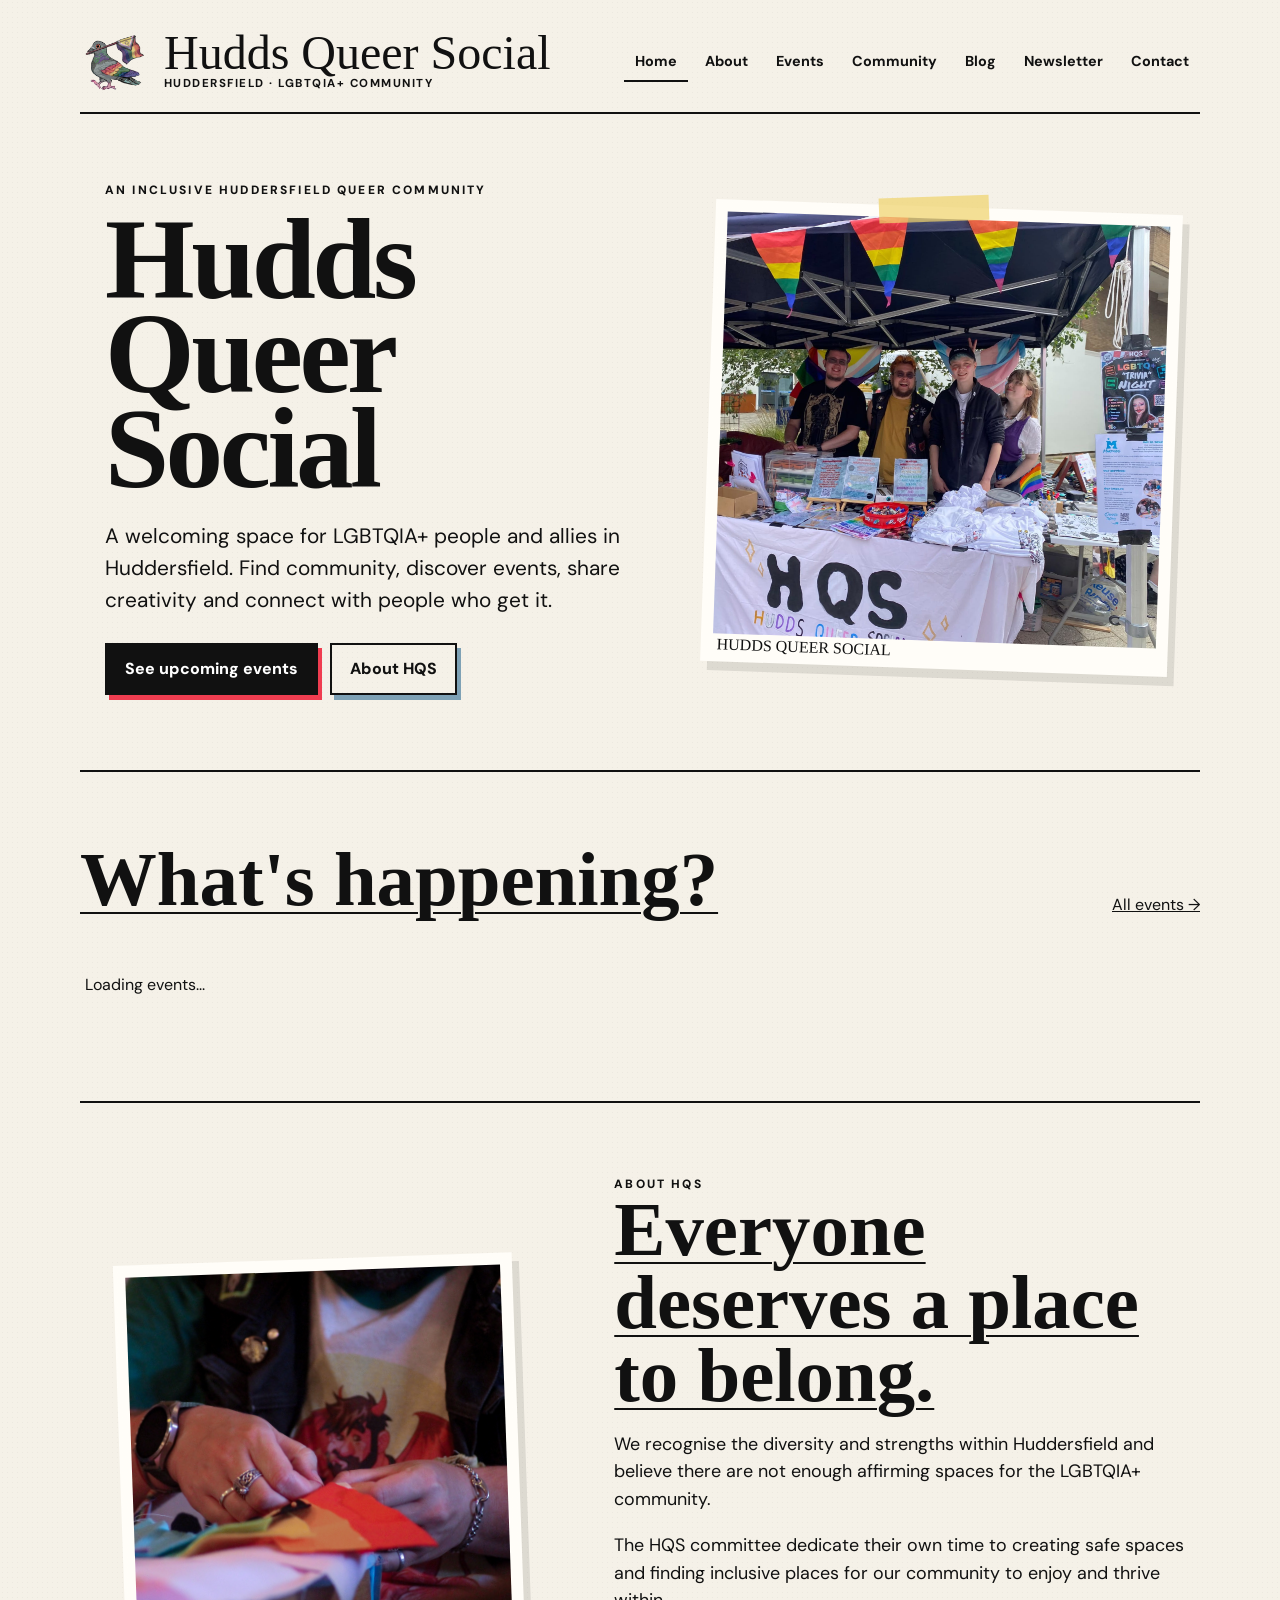
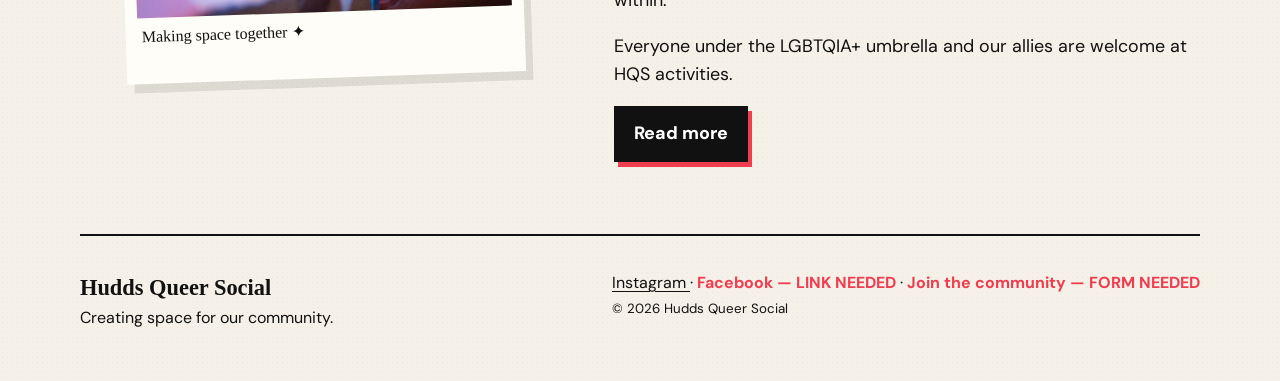
==== commit 482d2f23: "Add Blog link to navigation in index.html" ====
--- a/index.html
+++ b/index.html
@@ -89,6 +89,10 @@
         Community
       </a>
 
+      <a href="blog.html">
+        Blog
+      </a>
+
       <a href="newsletter.html">
         Newsletter
       </a>
--- a/style.css
+++ b/style.css
@@ -7,10 +7,10 @@
   --muted: #55504a;
   --white: #fffdf8;
   --accent: #ef3d50;
-  --yellow: #f3d447;
-  --blue: #6c82b2;
-  --green: #78a98b;
-  --pink: #eaa1ad;
+  --yellow: #DECE79;
+  --blue: #7EA1B5;
+  --green: #5C8374;
+  --pink: #C96363;
   --shadow: 7px 9px 0 rgba(17,17,17,.10);
 }
 
@@ -188,6 +188,11 @@
   flex-wrap: wrap;
   margin-top: 26px;
 }
+
+
+/* =========================
+   BUTTONS
+   ========================= */
 
 .btn {
   display: inline-block;
@@ -198,6 +203,15 @@
   font-weight: 800;
   border: 2px solid var(--ink);
   box-shadow: 4px 5px 0 var(--accent);
+
+  transition:
+    transform .15s ease,
+    box-shadow .15s ease;
+}
+
+.btn:hover {
+  transform: translate(-2px, -2px);
+  box-shadow: 6px 7px 0 var(--accent);
 }
 
 .btn.secondary {
@@ -205,6 +219,24 @@
   color: var(--ink);
   box-shadow: 4px 5px 0 var(--blue);
 }
+
+.btn.secondary:hover {
+  box-shadow: 6px 7px 0 var(--blue);
+}
+
+.btn:active {
+  transform: translate(2px, 2px);
+  box-shadow: 2px 3px 0 var(--accent);
+}
+
+.btn.secondary:active {
+  box-shadow: 2px 3px 0 var(--blue);
+}
+
+
+/* =========================
+   HERO PHOTO
+   ========================= */
 
 .hero-photo {
   position: relative;
@@ -273,14 +305,39 @@
 
 
 /* =========================
+   HOMEPAGE EVENT CAROUSEL
+   ========================= */
+
+.events {
+  display: flex;
+  gap: 22px;
+
+  overflow-x: auto;
+  overflow-y: visible;
+
+  scroll-snap-type: x mandatory;
+  scroll-behavior: smooth;
+
+  padding: 5px 5px 15px;
+
+  -webkit-overflow-scrolling: touch;
+
+  scrollbar-width: none;
+}
+
+.events::-webkit-scrollbar {
+  display: none;
+}
+
+.events .card {
+  flex: 0 0 calc((100% - 44px) / 3);
+  scroll-snap-align: start;
+}
+
+
+/* =========================
    EVENT CARDS
    ========================= */
-
-.events {
-  display: grid;
-  grid-template-columns: repeat(3, 1fr);
-  gap: 22px;
-}
 
 .card {
   background: var(--white);
@@ -288,13 +345,22 @@
   padding: 23px;
   box-shadow: 5px 6px 0 var(--paper-dark);
   position: relative;
-}
-
-.card:nth-child(2) {
+  min-width: 0;
+}
+
+.events .card:nth-child(2) {
   transform: rotate(-1deg);
 }
 
-.card:nth-child(3) {
+.events .card:nth-child(3) {
+  transform: rotate(1deg);
+}
+
+.events .card:nth-child(5) {
+  transform: rotate(-1deg);
+}
+
+.events .card:nth-child(6) {
   transform: rotate(1deg);
 }
 
@@ -327,96 +393,12 @@
 
 
 /* =========================
-   EVENTS PAGE
-   ========================= */
-
-.event-week {
-  margin: 50px 0;
-}
-
-.event-week-title {
-  font-family: "Permanent Marker", cursive;
-  font-size: 2.5rem;
-  margin: 0 0 18px;
-}
-
-.event-list {
-  display: flex;
-  flex-direction: column;
-  gap: 12px;
-}
-
-.event-item {
-  background: var(--white);
-  border: 2px solid var(--ink);
-  box-shadow: 4px 5px 0 var(--paper-dark);
-}
-
-.event-item summary {
-  list-style: none;
-  cursor: pointer;
-
-  display: grid;
-  grid-template-columns: 90px 1fr auto;
-  align-items: center;
-
-  gap: 20px;
-  padding: 18px 20px;
-}
-
-.event-item summary::-webkit-details-marker {
-  display: none;
-}
-
-.event-item summary::after {
-  content: "+";
-  font-size: 1.6rem;
-  font-weight: 700;
-}
-
-.event-item[open] summary::after {
-  content: "−";
-}
-
-.event-date {
-  font-weight: 800;
-  text-transform: uppercase;
-  letter-spacing: .06em;
-}
-
-.event-main h3 {
-  margin: 0;
-  font-size: 1.25rem;
-}
-
-.event-main p {
-  margin: 3px 0 0;
-  color: var(--muted);
-}
-
-.event-meta {
-  display: flex;
-  align-items: center;
-  gap: 10px;
-  white-space: nowrap;
-}
-
-.event-meta .tag {
-  margin-top: 0;
-}
-
-.event-details {
-  border-top: 2px solid var(--ink);
-  padding: 18px 20px 22px;
-  background: var(--paper);
-}
-
-.event-details p {
-  margin: 0 0 12px;
-}
-
-.event-details p:last-child {
-  margin-bottom: 0;
+   TICKET STATUS
+   ========================= */
+
+.tag.sold-out {
+  color: #d00000;
+  border-color: #d00000;
 }
 
 
@@ -454,6 +436,142 @@
 
 
 /* =========================
+   FOUNDER
+   ========================= */
+
+.founder-section {
+  margin-top: 80px;
+  padding-top: 55px;
+  border-top: 2px solid var(--ink);
+}
+
+.founder-box {
+  width: 100%;
+  margin-top: 25px;
+
+  display: grid;
+  grid-template-columns: 260px minmax(0, 1fr);
+
+  gap: 30px;
+  align-items: start;
+
+  background: var(--blue);
+  color: var(--ink);
+
+  border: 2px solid var(--ink);
+
+  padding: 25px;
+
+  box-shadow: 7px 8px 0 var(--ink);
+
+  transform: rotate(-0.4deg);
+}
+
+
+/* Founder image */
+
+.founder-image {
+  width: 260px;
+  max-width: 260px;
+
+  margin: 0;
+
+  background: var(--white);
+
+  padding: 10px;
+
+  box-shadow: 4px 5px 0 rgba(17,17,17,.15);
+
+  transform: rotate(1.5deg);
+}
+
+.founder-image img {
+  display: block;
+
+  width: 100%;
+  height: 320px;
+
+  max-width: none;
+
+  object-fit: cover;
+}
+
+
+/* Founder text */
+
+.founder-content {
+  min-width: 0;
+}
+
+.founder-quote {
+  font-size: 1.05rem;
+  line-height: 1.6;
+}
+
+.founder-quote p {
+  margin: 0 0 17px;
+}
+
+.founder-quote p:last-child {
+  margin-bottom: 25px;
+}
+
+
+/* Founder name */
+
+.founder-name {
+  border-top: 2px solid var(--ink);
+  padding-top: 15px;
+
+  display: flex;
+  flex-direction: column;
+
+  gap: 2px;
+}
+
+.founder-name strong {
+  font-family: "Permanent Marker", cursive;
+  font-size: 1.45rem;
+  line-height: 1.1;
+}
+
+.founder-name span {
+  font-size: .85rem;
+  font-weight: 700;
+  text-transform: uppercase;
+  letter-spacing: .08em;
+}
+
+
+/* =========================
+   COMMUNITY NOTE
+   ========================= */
+
+.community-note {
+  background: var(--yellow);
+  color: var(--ink);
+
+  border: 2px solid var(--ink);
+
+  padding: 22px 25px;
+
+  margin-top: 45px;
+
+  box-shadow: 5px 6px 0 var(--ink);
+
+  transform: rotate(.3deg);
+}
+
+.community-note strong {
+  font-size: 1.4rem;
+}
+
+.community-note p {
+  margin: 5px 0 0;
+}
+
+
+/* =========================
    RESOURCES
    ========================= */
 
@@ -481,9 +599,12 @@
 footer {
   border-top: 2px solid var(--ink);
   padding: 35px 0 50px;
+
   display: flex;
   justify-content: space-between;
+
   gap: 25px;
+
   flex-wrap: wrap;
 }
 
@@ -521,18 +642,94 @@
    NEWSLETTER
    ========================= */
 
-.newsletter-preview {
-  background: #ddd7cb;
-  padding: 25px;
+.newsletter-current {
+  margin-top: 40px;
+}
+
+.newsletter-heading {
+  display: flex;
+  align-items: end;
+  justify-content: space-between;
+  gap: 25px;
+  margin-bottom: 25px;
+}
+
+.newsletter-heading h2 {
+  font-family: "Permanent Marker", cursive;
+  font-size: clamp(2rem, 5vw, 3.5rem);
+  line-height: 1;
+  margin: 5px 0 0;
+}
+
+.newsletter-heading a {
+  font-weight: 800;
+  text-underline-offset: 4px;
+}
+
+.newsletter-pdf {
+  width: 100%;
+  background: var(--paper-dark);
+  border-top: 2px solid var(--ink);
+  border-bottom: 2px solid var(--ink);
+}
+
+.newsletter-pdf iframe {
+  display: block;
+  width: 100%;
+  height: 900px;
+  border: 0;
+  background: white;
+}
+
+.newsletter-archive {
+  margin-top: 80px;
+  padding-top: 50px;
+  border-top: 2px solid var(--ink);
+}
+
+.newsletter-archive h2 {
+  font-family: "Permanent Marker", cursive;
+  font-size: clamp(2.4rem, 6vw, 4.8rem);
+  line-height: .95;
+  margin: 5px 0 30px;
+}
+
+.newsletter-list {
+  display: flex;
+  flex-direction: column;
+  gap: 12px;
+}
+
+.newsletter-item {
+  display: flex;
+  align-items: center;
+  justify-content: space-between;
+
+  gap: 20px;
+
+  padding: 18px 20px;
+
+  background: var(--white);
+
   border: 2px solid var(--ink);
-  box-shadow: var(--shadow);
-  transform: rotate(.5deg);
-}
-
-.newsletter-preview img {
-  margin: auto;
-  max-height: 1050px;
-  object-fit: contain;
+
+  box-shadow: 4px 5px 0 var(--paper-dark);
+
+  text-decoration: none;
+
+  transition:
+    transform .15s ease,
+    box-shadow .15s ease;
+}
+
+.newsletter-item:hover {
+  transform: translate(-2px, -2px);
+  box-shadow: 6px 7px 0 var(--accent);
+}
+
+.newsletter-item strong {
+  text-decoration: underline;
+  text-underline-offset: 4px;
 }
 
 
@@ -542,9 +739,13 @@
 
 .notice {
   background: var(--yellow);
+
   border: 2px solid var(--ink);
+
   padding: 18px 20px;
+
   margin: 25px 0;
+
   box-shadow: 4px 5px 0 var(--ink);
 }
 
@@ -560,16 +761,10 @@
     position: relative;
   }
 
-
-  /* Show hamburger */
-
   .menu-toggle {
     display: flex;
   }
 
-
-  /* Full-screen drawer */
-
   nav {
     position: fixed;
 
@@ -577,6 +772,7 @@
     right: 0;
 
     width: 100%;
+
     height: 100vh;
     height: 100dvh;
 
@@ -601,12 +797,10 @@
     overflow-y: auto;
   }
 
-
   nav.menu-open {
     transform: translateX(0);
   }
 
-
   nav a {
     font-family: "Permanent Marker", cursive;
 
@@ -618,58 +812,85 @@
 
     text-decoration: none;
   }
-
 
   nav a:hover,
   nav a[aria-current="page"] {
     border-bottom-color: var(--ink);
   }
 
-
-  /* Stop background scrolling while menu is open */
-
   body:has(nav.menu-open) {
     overflow: hidden;
   }
 
-
   .hero {
     grid-template-columns: 1fr;
+
     gap: 35px;
+
     padding-top: 35px;
   }
-
 
   .hero h1 {
     font-size: clamp(3.6rem, 18vw, 6rem);
   }
 
-
-  .events {
-    grid-template-columns: 1fr;
-  }
-
+  .events .card {
+    flex: 0 0 85%;
+  }
 
   .about-grid {
     grid-template-columns: 1fr;
   }
 
-
   .resources {
     grid-template-columns: 1fr;
   }
 
-
-  .event-item summary {
-    grid-template-columns: 70px 1fr auto;
-    gap: 12px;
-  }
-
-
-  .event-meta {
+  .newsletter-heading {
+    align-items: flex-start;
     flex-direction: column;
-    align-items: flex-end;
-    gap: 5px;
+  }
+
+  .newsletter-pdf iframe {
+    height: 75vh;
+    min-height: 600px;
+  }
+
+  .founder-section {
+    margin-top: 60px;
+    padding-top: 45px;
+  }
+
+  .founder-box {
+    grid-template-columns: 1fr;
+
+    gap: 25px;
+
+    padding: 18px;
+
+    transform: none;
+  }
+
+  .founder-image {
+    width: 75%;
+
+    max-width: 300px;
+
+    margin: 0 auto;
+  }
+
+  .founder-image img {
+    width: 100%;
+
+    height: auto;
+
+    aspect-ratio: 4 / 5;
+
+    object-fit: cover;
+  }
+
+  .founder-quote {
+    font-size: 1rem;
   }
 
 }
@@ -685,68 +906,67 @@
     width: min(100% - 20px, 1120px);
   }
 
-
   .brand {
     gap: 10px;
   }
-
 
   .brand img {
     width: 55px;
     height: 55px;
   }
 
-
   .brand-title {
     font-size: 1.65rem;
   }
 
-
   .brand-sub {
     font-size: .58rem;
   }
-
 
   .menu-toggle {
     width: 44px;
     height: 44px;
   }
 
-
   nav a {
     font-size: 2rem;
   }
-
 
   .hero {
     padding-left: 5px;
     padding-right: 5px;
   }
 
-
   .section {
     padding: 50px 0;
   }
 
-
-  .event-item summary {
-    grid-template-columns: 1fr auto;
-  }
-
-
-  .event-date {
-    grid-column: 1 / -1;
-  }
-
-
-  .event-main {
-    grid-column: 1;
-  }
-
-
-  .event-meta {
-    grid-column: 2;
-    grid-row: 2;
-  }
-
-}
+  .newsletter-pdf iframe {
+    height: 70vh;
+    min-height: 500px;
+  }
+
+  .newsletter-item {
+    align-items: flex-start;
+    flex-direction: column;
+    gap: 5px;
+  }
+
+  .founder-box {
+    padding: 15px;
+  }
+
+  .founder-image {
+    width: 85%;
+    max-width: 280px;
+  }
+
+  .founder-quote {
+    font-size: .98rem;
+  }
+
+  .founder-name strong {
+    font-size: 1.25rem;
+  }
+
+}
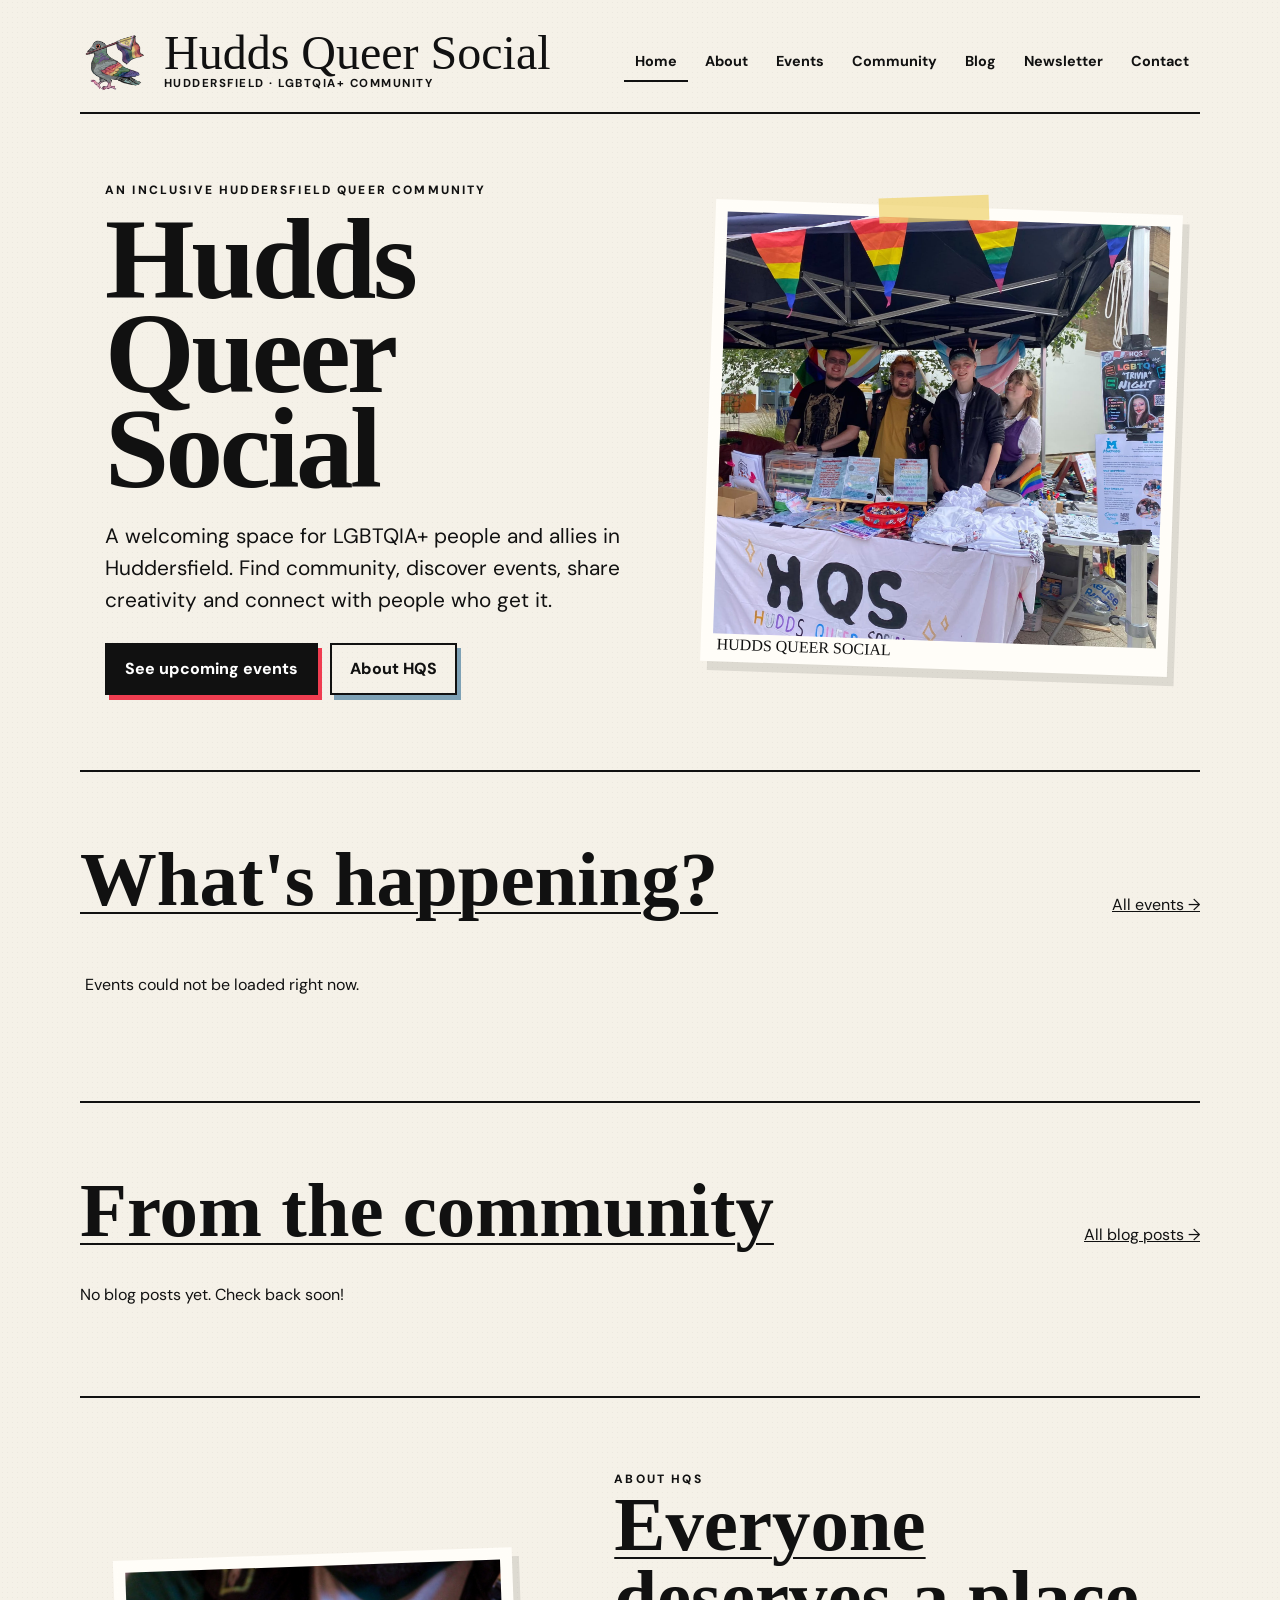
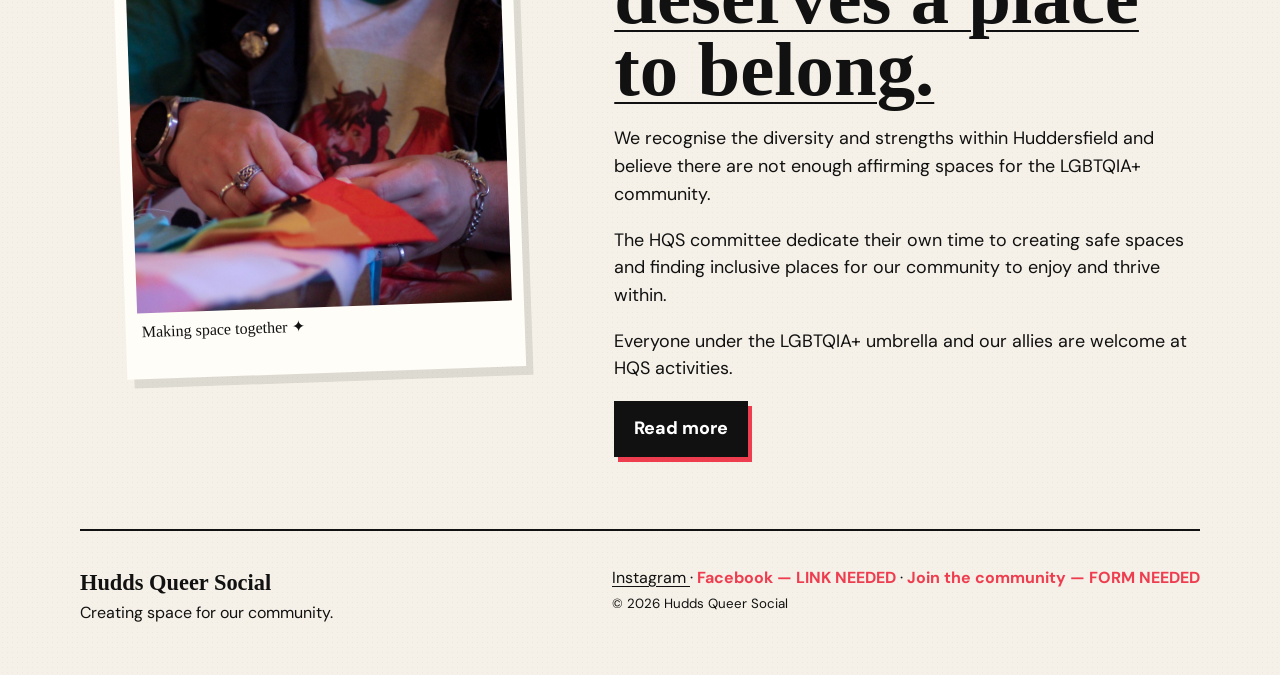
==== commit 94a61135: "Add recent blog section to index.html Added a recent blog section with a heading and loading message" ====
--- a/index.html
+++ b/index.html
@@ -13,6 +13,7 @@
 >
 
 <link rel="stylesheet" href="style.css">
+<link rel="stylesheet" href="blog.css">
 </head>
 
 
@@ -206,6 +207,35 @@
   </section>
 
 
+  <!-- RECENT BLOG -->
+
+  <section class="section recent-blog-section">
+
+    <div class="section-heading">
+
+      <h2 class="under">
+        From the community
+      </h2>
+
+
+      <a href="blog.html">
+        All blog posts →
+      </a>
+
+    </div>
+
+
+    <div id="recent-blog-post">
+
+      <p>
+        Loading blog...
+      </p>
+
+    </div>
+
+  </section>
+
+
   <!-- ABOUT -->
 
   <section class="section">
@@ -334,7 +364,12 @@
 <script src="events.js"></script>
 
 
-<!-- MOBILE MENU + EVENTS -->
+<!-- BLOG -->
+
+<script src="blog.js"></script>
+
+
+<!-- MOBILE MENU -->
 
 <script>
 
@@ -366,9 +401,6 @@
 
 }
 
-
-loadHomepageEvents();
-
 </script>
 
 
--- a/blog.css
+++ b/blog.css
@@ -0,0 +1,342 @@
+/* =========================================================
+   BLOG PAGE
+   ========================================================= */
+
+.blog-page {
+  padding-bottom: 100px;
+}
+
+
+/* =========================
+   BLOG LIST
+   ========================= */
+
+.blog-posts {
+  margin-top: 50px;
+}
+
+#blog-list {
+  display: flex;
+  flex-direction: column;
+  gap: 24px;
+}
+
+
+/* =========================
+   BLOG POST CARD
+   ========================= */
+
+.blog-post {
+  display: grid;
+  grid-template-columns: 180px 1fr;
+  gap: 28px;
+
+  background: var(--white);
+
+  border: 2px solid var(--ink);
+
+  padding: 24px;
+
+  box-shadow: 5px 6px 0 var(--paper-dark);
+
+  text-decoration: none;
+
+  transition:
+    transform .15s ease,
+    box-shadow .15s ease;
+}
+
+
+.blog-post:hover {
+  transform: translate(-2px, -2px);
+  box-shadow: 7px 8px 0 var(--accent);
+}
+
+
+/* =========================
+   BLOG IMAGE
+   ========================= */
+
+.blog-post-image {
+  width: 100%;
+  aspect-ratio: 1 / 1;
+
+  object-fit: cover;
+
+  background: var(--paper-dark);
+
+  border: 2px solid var(--ink);
+}
+
+
+/* =========================
+   BLOG CONTENT
+   ========================= */
+
+.blog-post-content {
+  min-width: 0;
+}
+
+
+.blog-post-date {
+  text-transform: uppercase;
+  letter-spacing: .1em;
+
+  font-size: .72rem;
+  font-weight: 800;
+
+  margin-bottom: 8px;
+}
+
+
+.blog-post h2 {
+  font-family: "Permanent Marker", cursive;
+
+  font-size: clamp(1.8rem, 4vw, 3rem);
+
+  line-height: 1;
+
+  margin: 0 0 12px;
+}
+
+
+.blog-post-excerpt {
+  color: var(--muted);
+
+  font-size: 1rem;
+
+  max-width: 700px;
+
+  margin: 0 0 18px;
+}
+
+
+.blog-post-read {
+  font-weight: 800;
+
+  text-decoration: underline;
+
+  text-underline-offset: 4px;
+}
+
+
+/* =========================
+   CATEGORY
+   ========================= */
+
+.blog-post-category {
+  display: inline-block;
+
+  padding: 5px 8px;
+
+  border: 2px solid var(--ink);
+
+  font-size: .7rem;
+
+  font-weight: 800;
+
+  text-transform: uppercase;
+
+  margin-bottom: 12px;
+}
+
+
+/* =========================
+   INDIVIDUAL ARTICLE
+   ========================= */
+
+.blog-article {
+  max-width: 800px;
+
+  margin: 55px auto 0;
+}
+
+
+.blog-article-header {
+  margin-bottom: 40px;
+}
+
+
+.blog-article-date {
+  text-transform: uppercase;
+
+  letter-spacing: .1em;
+
+  font-size: .75rem;
+
+  font-weight: 800;
+}
+
+
+.blog-article h1 {
+  font-family: "Permanent Marker", cursive;
+
+  font-size: clamp(3rem, 8vw, 6rem);
+
+  line-height: .9;
+
+  margin: 12px 0 20px;
+}
+
+
+.blog-article-intro {
+  font-size: 1.25rem;
+
+  color: var(--muted);
+
+  margin-bottom: 35px;
+}
+
+
+/* =========================
+   ARTICLE BODY
+   ========================= */
+
+.blog-article-body {
+  font-size: 1.08rem;
+
+  line-height: 1.7;
+}
+
+
+.blog-article-body p {
+  margin: 0 0 22px;
+}
+
+
+.blog-article-body h2 {
+  font-family: "Permanent Marker", cursive;
+
+  font-size: 2.4rem;
+
+  line-height: 1;
+
+  margin: 45px 0 15px;
+}
+
+
+.blog-article-body h3 {
+  font-size: 1.4rem;
+
+  margin: 35px 0 10px;
+}
+
+
+.blog-article-body img {
+  width: 100%;
+
+  margin: 35px 0;
+
+  border: 2px solid var(--ink);
+
+  box-shadow: 5px 6px 0 var(--paper-dark);
+}
+
+
+.blog-article-body a {
+  font-weight: 700;
+
+  text-underline-offset: 4px;
+}
+
+
+/* =========================
+   BACK LINK
+   ========================= */
+
+.blog-back {
+  display: inline-block;
+
+  margin-bottom: 30px;
+
+  font-weight: 800;
+
+  text-underline-offset: 4px;
+}
+
+
+/* =========================
+   NO POSTS
+   ========================= */
+
+.blog-empty {
+  background: var(--yellow);
+
+  border: 2px solid var(--ink);
+
+  padding: 25px;
+
+  box-shadow: 5px 6px 0 var(--ink);
+
+  font-weight: 700;
+}
+
+
+/* =========================
+   MOBILE
+   ========================= */
+
+@media (max-width: 700px) {
+
+  .blog-post {
+    grid-template-columns: 1fr;
+
+    gap: 18px;
+
+    padding: 18px;
+  }
+
+
+  .blog-post-image {
+    aspect-ratio: 16 / 9;
+  }
+
+
+  .blog-post h2 {
+    font-size: 2.2rem;
+  }
+
+
+  .blog-article {
+    margin-top: 35px;
+  }
+
+
+  .blog-article h1 {
+    font-size: clamp(2.8rem, 14vw, 5rem);
+  }
+
+
+  .blog-article-intro {
+    font-size: 1.1rem;
+  }
+
+}
+
+
+/* =========================
+   SMALL PHONES
+   ========================= */
+
+@media (max-width: 500px) {
+
+  .blog-post {
+    padding: 15px;
+  }
+
+
+  .blog-post-image {
+    aspect-ratio: 4 / 3;
+  }
+
+
+  .blog-post h2 {
+    font-size: 1.9rem;
+  }
+
+
+  .blog-article-body {
+    font-size: 1rem;
+  }
+
+}
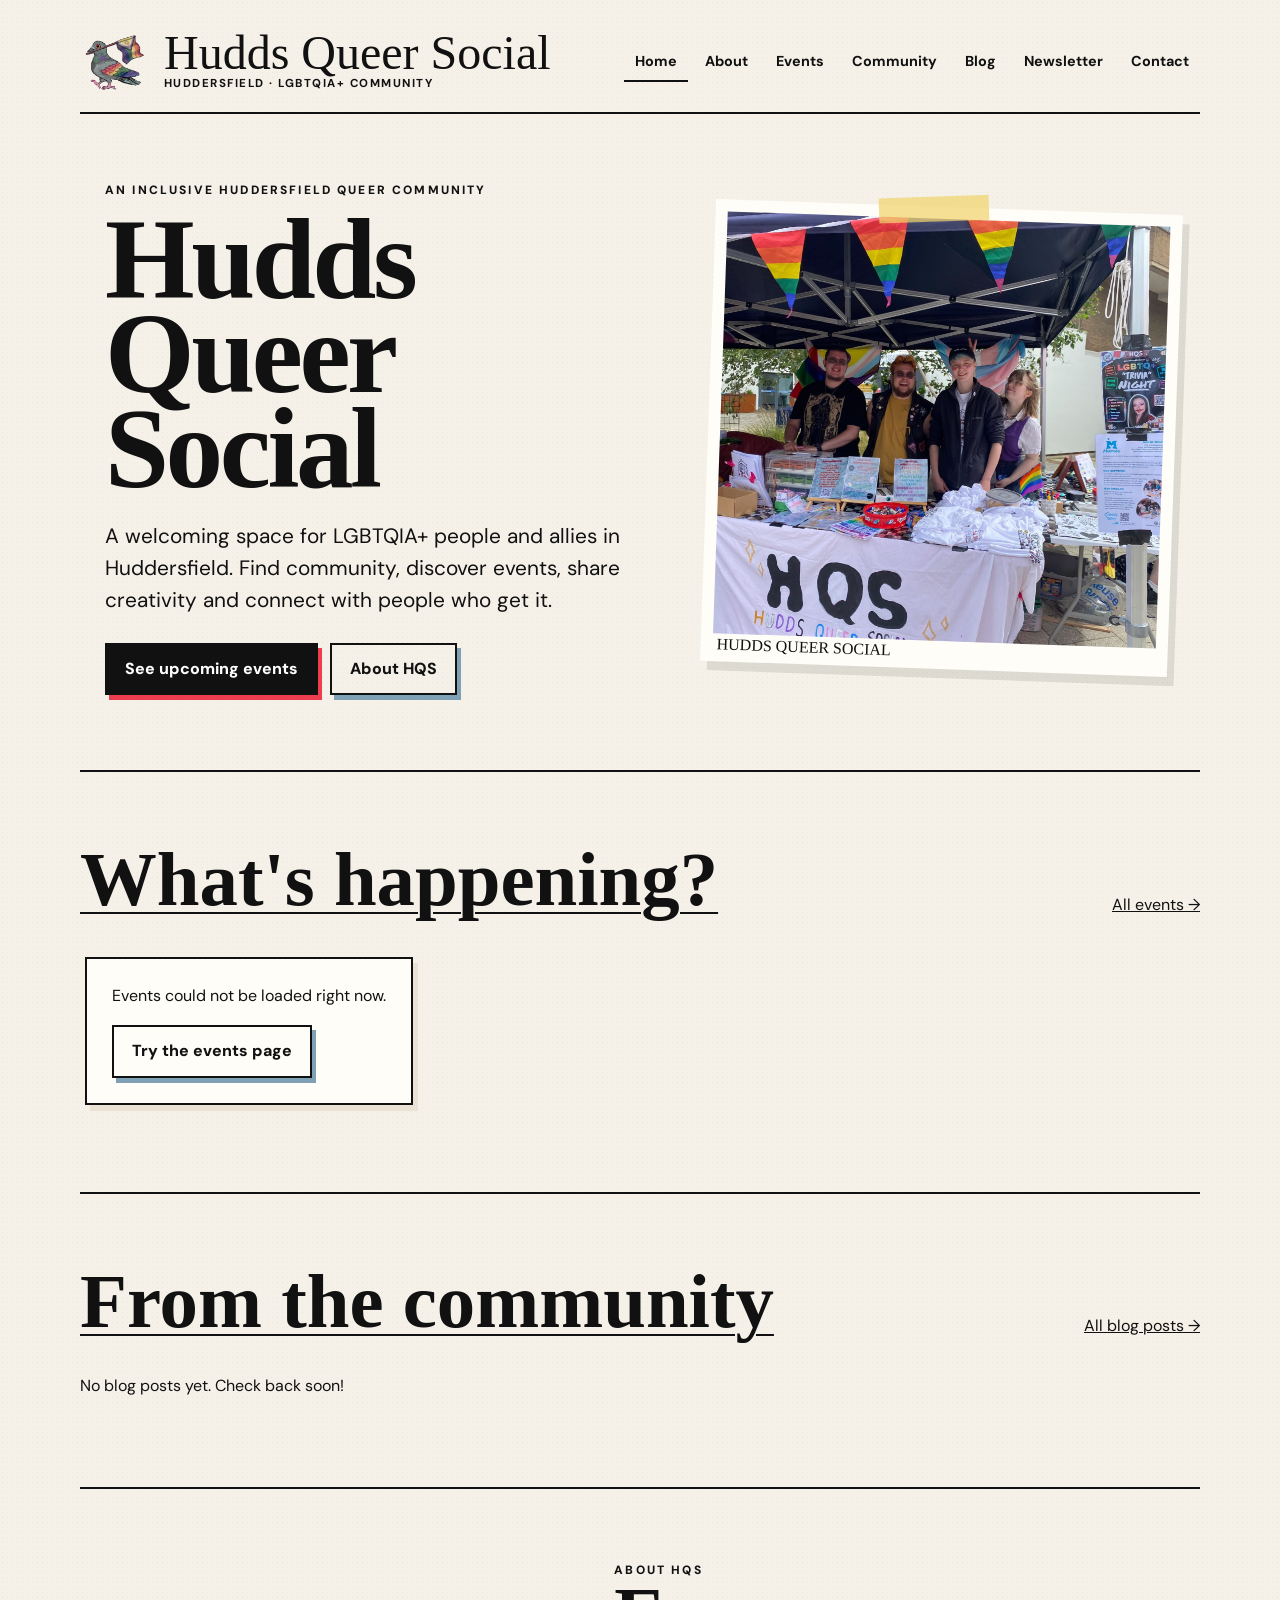
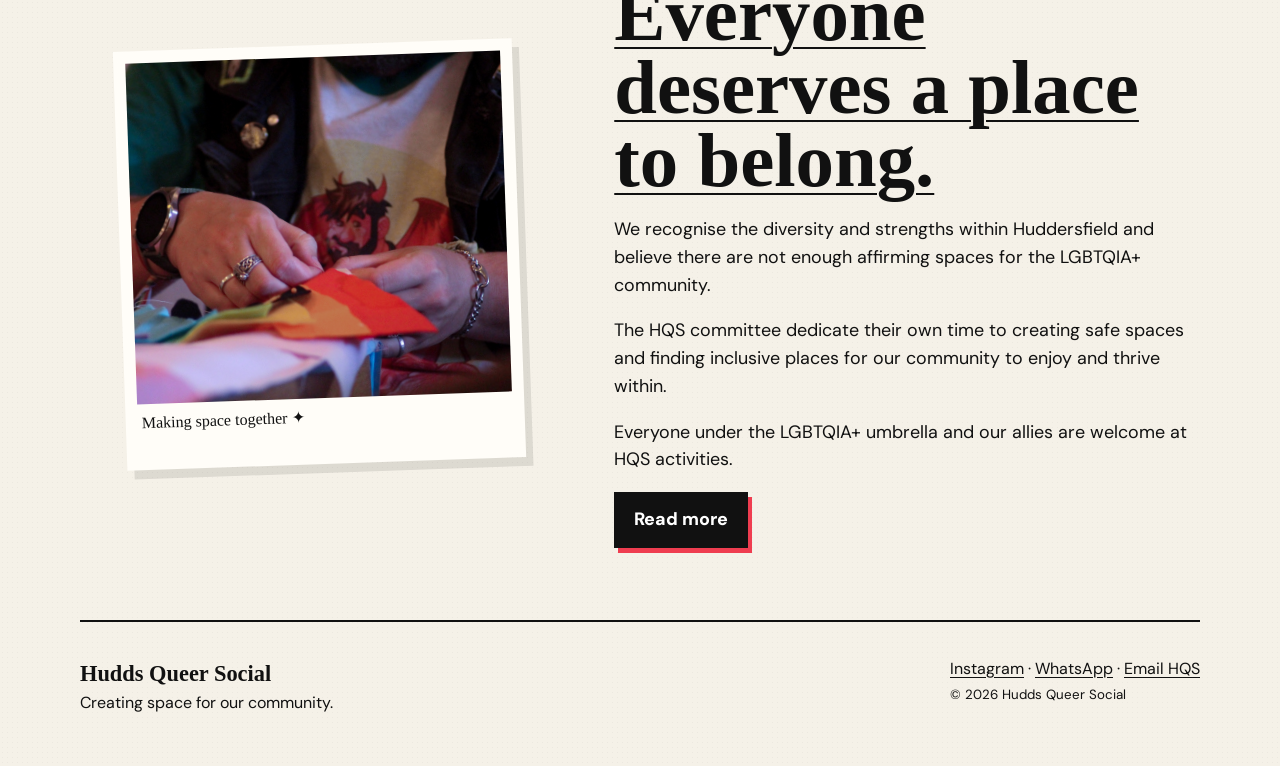
==== commit 95fa89f8: "Update site footer links" ====
--- a/index.html
+++ b/index.html
@@ -1,408 +1,13 @@
 <!doctype html>
 <html lang="en-GB">
-
-<head>
-<meta charset="utf-8">
-<meta name="viewport" content="width=device-width, initial-scale=1">
-
-<title>Home | Hudds Queer Social</title>
-
-<meta
-  name="description"
-  content="Hudds Queer Social — inclusive community, events and resources for LGBTQIA+ people and allies in Huddersfield."
->
-
-<link rel="stylesheet" href="style.css">
-<link rel="stylesheet" href="blog.css">
-</head>
-
-
-<body>
-
-<div class="site">
-
-
-<!-- HEADER -->
-
-<header>
-
-  <div class="topline">
-
-    <a class="brand" href="index.html">
-
-      <img
-        src="assets/hqs-logo.jpg"
-        alt="Hudds Queer Social logo"
-      >
-
-      <div>
-
-        <div class="brand-title">
-          Hudds Queer Social
-        </div>
-
-        <div class="brand-sub">
-          Huddersfield · LGBTQIA+ Community
-        </div>
-
-      </div>
-
-    </a>
-
-
-    <!-- MOBILE MENU BUTTON -->
-
-    <button
-      class="menu-toggle"
-      type="button"
-      aria-label="Open navigation"
-      aria-expanded="false"
-      aria-controls="main-navigation"
-      onclick="toggleMenu()"
-    >
-      ☰
-    </button>
-
-
-    <!-- NAVIGATION -->
-
-    <nav
-      id="main-navigation"
-      aria-label="Main navigation"
-    >
-
-      <a
-        href="index.html"
-        aria-current="page"
-      >
-        Home
-      </a>
-
-      <a href="about.html">
-        About
-      </a>
-
-      <a href="events.html">
-        Events
-      </a>
-
-      <a href="community.html">
-        Community
-      </a>
-
-      <a href="blog.html">
-        Blog
-      </a>
-
-      <a href="newsletter.html">
-        Newsletter
-      </a>
-
-      <a href="contact.html">
-        Contact
-      </a>
-
-    </nav>
-
-  </div>
-
-</header>
-
-
-<!-- MAIN -->
-
+<head><meta charset="utf-8"><meta name="viewport" content="width=device-width, initial-scale=1"><title>Home | Hudds Queer Social</title><meta name="description" content="Hudds Queer Social — inclusive community, events and resources for LGBTQIA+ people and allies in Huddersfield."><link rel="stylesheet" href="style.css"><link rel="stylesheet" href="blog.css"></head>
+<body><div class="site">
+<header><div class="topline"><a class="brand" href="index.html"><img src="assets/hqs-logo.jpg" alt="Hudds Queer Social logo"><div><div class="brand-title">Hudds Queer Social</div><div class="brand-sub">Huddersfield · LGBTQIA+ Community</div></div></a><button class="menu-toggle" type="button" aria-label="Open navigation" aria-expanded="false" aria-controls="main-navigation" onclick="toggleMenu()">☰</button><nav id="main-navigation" aria-label="Main navigation"><a href="index.html" aria-current="page">Home</a><a href="about.html">About</a><a href="events.html">Events</a><a href="community.html">Community</a><a href="blog.html">Blog</a><a href="newsletter.html">Newsletter</a><a href="contact.html">Contact</a></nav></div></header>
 <main>
-
-
-  <!-- HERO -->
-
-  <section class="hero">
-
-    <div>
-
-      <div class="kicker">
-        An inclusive Huddersfield Queer community
-      </div>
-
-
-      <h1>
-        <span>Hudds</span>
-        <span>Queer</span>
-        <span>Social</span>
-      </h1>
-
-
-      <p class="hero-copy">
-        A welcoming space for LGBTQIA+ people and allies in Huddersfield.
-        Find community, discover events, share creativity and connect with
-        people who get it.
-      </p>
-
-
-      <div class="hero-actions">
-
-        <a
-          class="btn"
-          href="events.html"
-        >
-          See upcoming events
-        </a>
-
-
-        <a
-          class="btn secondary"
-          href="about.html"
-        >
-          About HQS
-        </a>
-
-      </div>
-
-    </div>
-
-
-    <div class="hero-photo">
-
-      <span class="tape"></span>
-
-      <img
-        src="assets/community.jpg"
-        alt="Hudds Queer Social community stall at an event"
-      >
-
-    </div>
-
-  </section>
-
-
-  <!-- UPCOMING EVENTS -->
-
-  <section class="section upcoming-section">
-
-    <div class="section-heading">
-
-      <h2 class="under">
-        What's happening?
-      </h2>
-
-
-      <a href="events.html">
-        All events →
-      </a>
-
-    </div>
-
-
-    <div
-      class="events homepage-events"
-      id="homepage-events"
-    >
-
-      <p>
-        Loading events...
-      </p>
-
-    </div>
-
-  </section>
-
-
-  <!-- RECENT BLOG -->
-
-  <section class="section recent-blog-section">
-
-    <div class="section-heading">
-
-      <h2 class="under">
-        From the community
-      </h2>
-
-
-      <a href="blog.html">
-        All blog posts →
-      </a>
-
-    </div>
-
-
-    <div id="recent-blog-post">
-
-      <p>
-        Loading blog...
-      </p>
-
-    </div>
-
-  </section>
-
-
-  <!-- ABOUT -->
-
-  <section class="section">
-
-    <div class="about-grid">
-
-
-      <figure class="polaroid">
-
-        <img
-          src="assets/craft.jpg"
-          alt="A community member taking part in a creative activity"
-        >
-
-        <figcaption>
-          Making space together ✦
-        </figcaption>
-
-      </figure>
-
-
-      <div class="about-text">
-
-        <div class="kicker">
-          About HQS
-        </div>
-
-
-        <h2 class="under">
-          Everyone deserves a place to belong.
-        </h2>
-
-
-        <p>
-          We recognise the diversity and strengths within Huddersfield
-          and believe there are not enough affirming spaces for the
-          LGBTQIA+ community.
-        </p>
-
-
-        <p>
-          The HQS committee dedicate their own time to creating safe
-          spaces and finding inclusive places for our community to
-          enjoy and thrive within.
-        </p>
-
-
-        <p>
-          Everyone under the LGBTQIA+ umbrella and our allies are
-          welcome at HQS activities.
-        </p>
-
-
-        <a
-          class="btn"
-          href="about.html"
-        >
-          Read more
-        </a>
-
-      </div>
-
-    </div>
-
-  </section>
-
-
+<section class="hero"><div><div class="kicker">An inclusive Huddersfield Queer community</div><h1><span>Hudds</span><span>Queer</span><span>Social</span></h1><p class="hero-copy">A welcoming space for LGBTQIA+ people and allies in Huddersfield. Find community, discover events, share creativity and connect with people who get it.</p><div class="hero-actions"><a class="btn" href="events.html">See upcoming events</a><a class="btn secondary" href="about.html">About HQS</a></div></div><div class="hero-photo"><span class="tape"></span><img src="assets/community.jpg" alt="Hudds Queer Social community stall at an event"></div></section>
+<section class="section upcoming-section"><div class="section-heading"><h2 class="under">What's happening?</h2><a href="events.html">All events →</a></div><div class="events homepage-events" id="homepage-events"><p>Loading events...</p></div></section>
+<section class="section recent-blog-section"><div class="section-heading"><h2 class="under">From the community</h2><a href="blog.html">All blog posts →</a></div><div id="recent-blog-post"><p>Loading blog...</p></div></section>
+<section class="section"><div class="about-grid"><figure class="polaroid"><img src="assets/craft.jpg" alt="A community member taking part in a creative activity"><figcaption>Making space together ✦</figcaption></figure><div class="about-text"><div class="kicker">About HQS</div><h2 class="under">Everyone deserves a place to belong.</h2><p>We recognise the diversity and strengths within Huddersfield and believe there are not enough affirming spaces for the LGBTQIA+ community.</p><p>The HQS committee dedicate their own time to creating safe spaces and finding inclusive places for our community to enjoy and thrive within.</p><p>Everyone under the LGBTQIA+ umbrella and our allies are welcome at HQS activities.</p><a class="btn" href="about.html">Read more</a></div></div></section>
 </main>
-
-
-<!-- FOOTER -->
-
-<footer>
-
-  <div>
-
-    <strong>
-      Hudds Queer Social
-    </strong>
-
-    <br>
-
-    Creating space for our community.
-
-  </div>
-
-
-  <div>
-
-    <a
-      href="https://www.instagram.com/huddsqueersocial?stkn=bHljdDIxYmRwODU="
-      target="_blank"
-      rel="noopener"
-    >
-      Instagram
-    </a>
-
-    ·
-
-    <span class="link-needed">
-      Facebook — LINK NEEDED
-    </span>
-
-    ·
-
-    <span class="link-needed">
-      Join the community — FORM NEEDED
-    </span>
-
-    <br>
-
-    <small>
-      © 2026 Hudds Queer Social
-    </small>
-
-  </div>
-
-</footer>
-
-
-</div>
-
-
-<!-- EVENTS -->
-
-<script src="events.js"></script>
-
-
-<!-- BLOG -->
-
-<script src="blog.js"></script>
-
-
-<!-- MOBILE MENU -->
-
-<script>
-
-function toggleMenu() {
-
-  const nav =
-    document.getElementById("main-navigation");
-
-  const button =
-    document.querySelector(".menu-toggle");
-
-
-  const isOpen =
-    nav.classList.toggle("menu-open");
-
-
-  button.setAttribute(
-    "aria-expanded",
-    isOpen
-  );
-
-
-  button.setAttribute(
-    "aria-label",
-    isOpen
-      ? "Close navigation"
-      : "Open navigation"
-  );
-
-}
-
-</script>
-
-
-</body>
-</html>
+<footer><div><strong>Hudds Queer Social</strong><br>Creating space for our community.</div><div><a href="https://www.instagram.com/huddsqueersocial?stkn=bHljdDIxYmRwODU=" target="_blank" rel="noopener">Instagram</a> · <a href="https://chat.whatsapp.com/Cv9KtOcYGU1GMj9rd7Eqdg" target="_blank" rel="noopener">WhatsApp</a> · <a href="mailto:huddsqueersocial@gmail.com">Email HQS</a><br><small>© 2026 Hudds Queer Social</small></div></footer>
+</div><script src="events.js"></script><script src="blog.js"></script><script>function toggleMenu(){const nav=document.getElementById("main-navigation");const button=document.querySelector(".menu-toggle");const isOpen=nav.classList.toggle("menu-open");button.setAttribute("aria-expanded",isOpen);button.setAttribute("aria-label",isOpen?"Close navigation":"Open navigation");}</script></body></html>
--- a/style.css
+++ b/style.css
@@ -970,3 +970,32 @@
   }
 
 }
+
+.event-card-link {
+  display: inline-block;
+  margin-top: 18px;
+  padding: 0;
+  border: 0;
+  background: none;
+  color: var(--ink);
+  font: inherit;
+  font-weight: 800;
+  text-decoration: underline;
+  text-underline-offset: 4px;
+  cursor: pointer;
+}
+
+.event-card-link:hover {
+  color: var(--accent);
+}
+
+.homepage-events-empty {
+  padding: 25px;
+  border: 2px solid var(--ink);
+  background: var(--white);
+  box-shadow: 5px 6px 0 var(--paper-dark);
+}
+
+.homepage-events-empty p {
+  margin-top: 0;
+}
